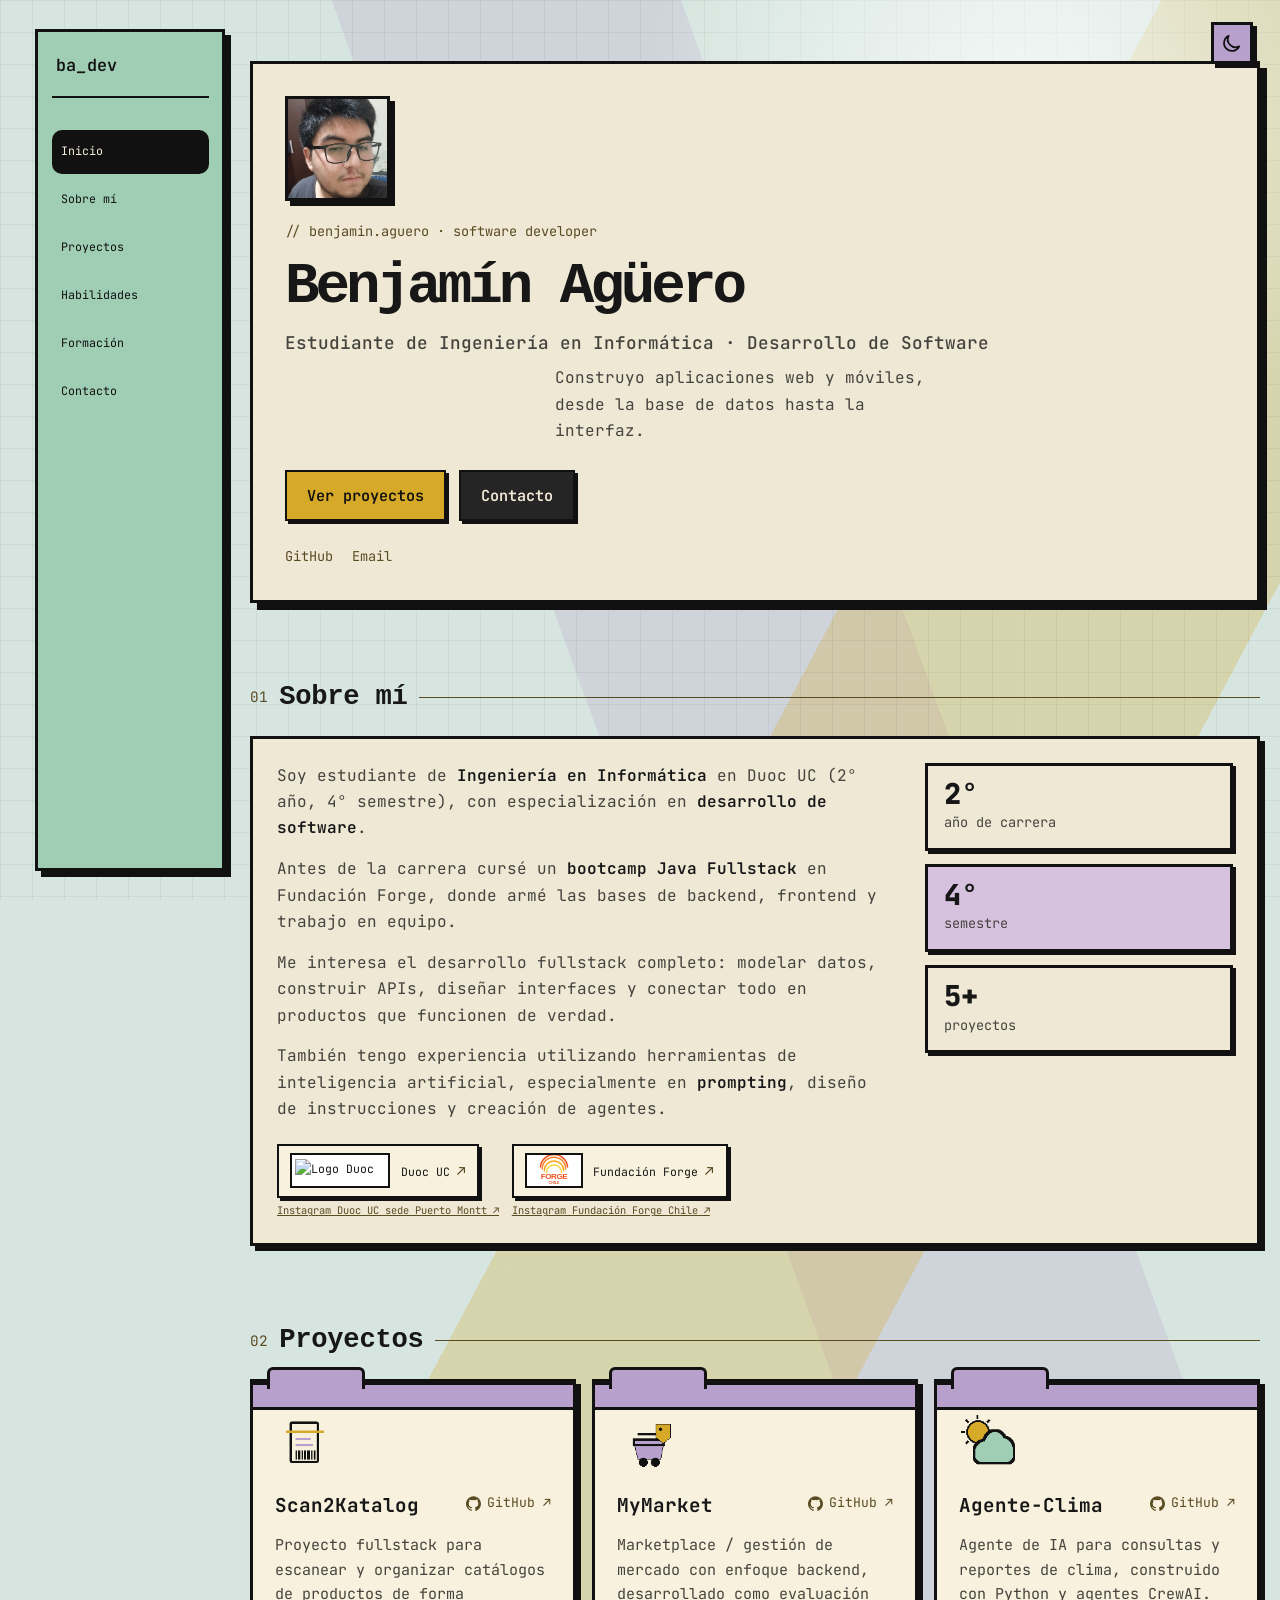
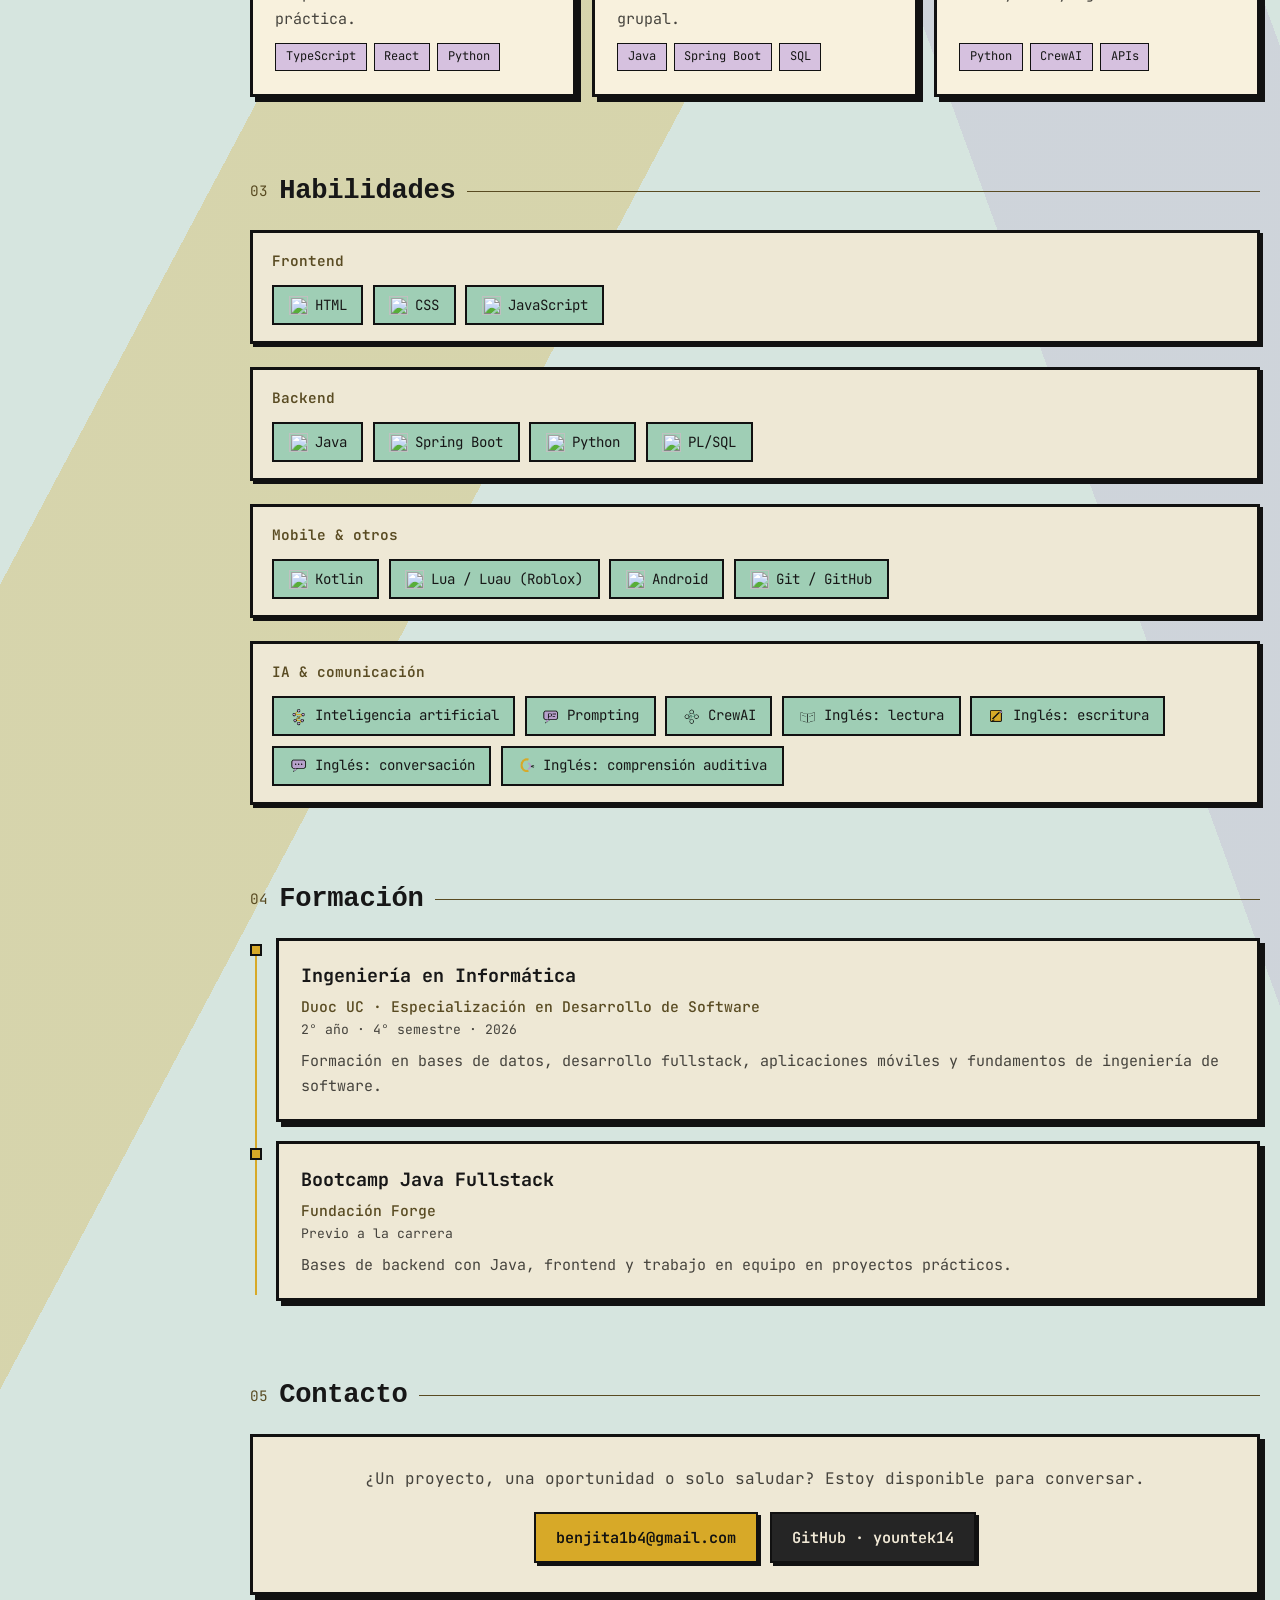
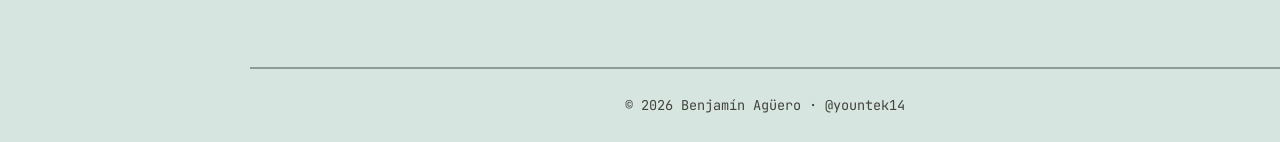
==== index.html @ 39ac73de "portafolio final" ====
<!DOCTYPE html>
<html lang="es">
<head>
    <meta charset="UTF-8">
    <meta name="viewport" content="width=device-width, initial-scale=1.0">
    <title>Benjamín Agüero · Desarrollador de Software</title>
    <meta name="description" content="Portafolio de Benjamín Agüero, estudiante de Ingeniería en Informática en Duoc UC con especialización en desarrollo de software.">
    <link rel="preconnect" href="https://fonts.googleapis.com">
    <link rel="preconnect" href="https://fonts.gstatic.com" crossorigin>
    <link href="https://fonts.googleapis.com/css2?family=Inter:wght@400;500;600;700;800&family=JetBrains+Mono:wght@400;500;600&display=swap" rel="stylesheet">
    <link rel="stylesheet" href="style.css">
</head>
<body class="light-mode">
    <div class="bg-grid" aria-hidden="true"></div>
    <div class="bg-glow" aria-hidden="true"></div>

    <header class="nav">
        <a class="nav-brand" href="#inicio">ba<span>_</span>dev</a>
        <button class="theme-toggle" id="themeToggle" type="button" aria-label="Cambiar a modo oscuro" aria-pressed="false">
            <svg class="theme-icon sun-icon" viewBox="0 0 24 24" aria-hidden="true"><circle cx="12" cy="12" r="4"></circle><path d="M12 2v2M12 20v2M4.93 4.93l1.41 1.41M17.66 17.66l1.41 1.41M2 12h2M20 12h2M4.93 19.07l1.41-1.41M17.66 6.34l1.41-1.41"></path></svg>
            <svg class="theme-icon moon-icon" viewBox="0 0 24 24" aria-hidden="true"><path d="M20.7 15.2A8.8 8.8 0 0 1 8.8 3.3 9 9 0 1 0 20.7 15.2Z"></path></svg>
        </button>
        <button class="nav-toggle" id="navToggle" aria-label="Abrir menú" aria-expanded="false">
            <span></span><span></span><span></span>
        </button>
        <nav class="nav-links" id="navLinks">
            <a href="#inicio">Inicio</a>
            <a href="#sobre-mi">Sobre mí</a>
            <a href="#proyectos">Proyectos</a>
            <a href="#habilidades">Habilidades</a>
            <a href="#formacion">Formación</a>
            <a href="#contacto">Contacto</a>
        </nav>
    </header>

    <main>
        <section id="inicio" class="hero">
            <div class="hero-card reveal">
                <div class="hero-avatar">
                    <img src="img/foto_perfil.jpeg" alt="Fotografía de Benjamín Agüero">
                </div>
                <p class="hero-tag">// benjamin.aguero · software developer</p>
                <h1>Benjamín <span class="gradient">Agüero</span></h1>
                <p class="hero-role">Estudiante de Ingeniería en Informática · Desarrollo de Software</p>
                <p class="hero-phrase">Construyo aplicaciones web y móviles, desde la base de datos hasta la interfaz.</p>
                <div class="hero-actions">
                    <a class="btn primary" href="#proyectos">Ver proyectos</a>
                    <a class="btn ghost" href="#contacto">Contacto</a>
                </div>
                <ul class="hero-socials">
                    <li><a href="https://github.com/yountek14" target="_blank" rel="noopener" aria-label="GitHub">GitHub</a></li>
                    <li><a href="mailto:benjita1b4@gmail.com" aria-label="Correo electrónico">Email</a></li>
                </ul>
            </div>
        </section>

        <section id="sobre-mi" class="section">
            <div class="section-head">
                <span class="section-num">01</span>
                <h2>Sobre mí</h2>
                <span class="section-line"></span>
            </div>
            <div class="about reveal">
                <div class="about-text">
                    <p>
                        Soy estudiante de <strong>Ingeniería en Informática</strong> en Duoc UC
                        (2° año, 4° semestre), con especialización en <strong>desarrollo de software</strong>.
                    </p>
                    <p>
                        Antes de la carrera cursé un <strong>bootcamp Java Fullstack</strong> en Fundación Forge,
                        donde armé las bases de backend, frontend y trabajo en equipo.
                    </p>
                    <p>
                        Me interesa el desarrollo fullstack completo: modelar datos, construir APIs,
                        diseñar interfaces y conectar todo en productos que funcionen de verdad.
                    </p>
                    <p>
                        También tengo experiencia utilizando herramientas de inteligencia artificial,
                        especialmente en <strong>prompting</strong>, diseño de instrucciones y creación de agentes.
                    </p>
                    <div class="education-links" aria-label="Instituciones de formación">
                        <div class="institution-group">
                            <a class="institution-link" href="https://www.duoc.cl/" target="_blank" rel="noopener" aria-label="Visitar sitio web de Duoc UC">
                                <img class="duoc-logo" src="https://www.thegeniuschoice.com/wp-content/uploads/2017/10/Logo-DUOC-transparente-1200x269.png" alt="Logo Duoc UC">
                                <span>Duoc UC <b>↗</b></span>
                            </a>
                            <a class="institution-social" href="https://www.instagram.com/duocuc_puertomontt/?hl=es" target="_blank" rel="noopener">Instagram Duoc UC sede Puerto Montt ↗</a>
                        </div>
                        <div class="institution-group">
                            <a class="institution-link" href="https://fforge.org/" target="_blank" rel="noopener" aria-label="Visitar sitio web de Fundación Forge">
                                <img class="forge-logo" src="img/forge-chile.svg" alt="Logo Fundación Forge Chile">
                                <span>Fundación Forge <b>↗</b></span>
                            </a>
                            <a class="institution-social" href="https://www.instagram.com/fundacionforgechile/" target="_blank" rel="noopener">Instagram Fundación Forge Chile ↗</a>
                        </div>
                    </div>
                </div>
                <div class="about-stats">
                    <div class="stat">
                        <span class="stat-num">2°</span>
                        <span class="stat-label">año de carrera</span>
                    </div>
                    <div class="stat">
                        <span class="stat-num">4°</span>
                        <span class="stat-label">semestre</span>
                    </div>
                    <div class="stat">
                        <span class="stat-num">5+</span>
                        <span class="stat-label">proyectos</span>
                    </div>
                </div>
            </div>
        </section>

        <section id="proyectos" class="section">
            <div class="section-head">
                <span class="section-num">02</span>
                <h2>Proyectos</h2>
                <span class="section-line"></span>
            </div>
            <div class="projects-grid">
                <article class="project-card reveal">
                    <div class="project-icon-wrap"><img class="project-icon" src="img/projects/scan2katalog.png" alt=""></div>
                    <div class="project-top">
                        <h3>Scan2Katalog</h3>
                        <div class="project-links">
                            <a class="github-link" href="https://github.com/yountek14/Scan2Katalog" target="_blank" rel="noopener" aria-label="Scan2Katalog en GitHub"><svg class="github-icon" viewBox="0 0 24 24" aria-hidden="true"><path d="M12 .5a12 12 0 0 0-3.79 23.39c.6.11.82-.26.82-.58v-2.04c-3.34.73-4.04-1.61-4.04-1.61-.55-1.39-1.34-1.76-1.34-1.76-1.09-.75.08-.74.08-.74 1.2.09 1.84 1.23 1.84 1.23 1.07 1.84 2.8 1.31 3.49 1 .11-.78.42-1.31.76-1.61-2.67-.3-5.47-1.33-5.47-5.93 0-1.31.47-2.38 1.23-3.22-.12-.3-.53-1.52.12-3.18 0 0 1-.32 3.3 1.23a11.5 11.5 0 0 1 6 0c2.29-1.55 3.29-1.23 3.29-1.23.65 1.66.24 2.88.12 3.18.77.84 1.23 1.91 1.23 3.22 0 4.61-2.8 5.62-5.48 5.92.43.37.81 1.1.81 2.22v3.29c0 .32.22.69.83.57A12 12 0 0 0 12 .5Z"/></svg> GitHub ↗</a>
                        </div>
                    </div>
                    <p>Proyecto fullstack para escanear y organizar catálogos de productos de forma práctica.</p>
                    <ul class="project-tech">
                        <li>TypeScript</li>
                        <li>React</li>
                        <li>Python</li>
                    </ul>
                </article>

                <article class="project-card reveal">
                    <div class="project-icon-wrap"><img class="project-icon" src="img/projects/mymarket.png" alt=""></div>
                    <div class="project-top">
                        <h3>MyMarket</h3>
                        <div class="project-links">
                            <a class="github-link" href="https://github.com/yountek14/MyMarket" target="_blank" rel="noopener" aria-label="MyMarket en GitHub"><svg class="github-icon" viewBox="0 0 24 24" aria-hidden="true"><path d="M12 .5a12 12 0 0 0-3.79 23.39c.6.11.82-.26.82-.58v-2.04c-3.34.73-4.04-1.61-4.04-1.61-.55-1.39-1.34-1.76-1.34-1.76-1.09-.75.08-.74.08-.74 1.2.09 1.84 1.23 1.84 1.23 1.07 1.84 2.8 1.31 3.49 1 .11-.78.42-1.31.76-1.61-2.67-.3-5.47-1.33-5.47-5.93 0-1.31.47-2.38 1.23-3.22-.12-.3-.53-1.52.12-3.18 0 0 1-.32 3.3 1.23a11.5 11.5 0 0 1 6 0c2.29-1.55 3.29-1.23 3.29-1.23.65 1.66.24 2.88.12 3.18.77.84 1.23 1.91 1.23 3.22 0 4.61-2.8 5.62-5.48 5.92.43.37.81 1.1.81 2.22v3.29c0 .32.22.69.83.57A12 12 0 0 0 12 .5Z"/></svg> GitHub ↗</a>
                        </div>
                    </div>
                    <p>Marketplace / gestión de mercado con enfoque backend, desarrollado como evaluación grupal.</p>
                    <ul class="project-tech">
                        <li>Java</li>
                        <li>Spring Boot</li>
                        <li>SQL</li>
                    </ul>
                </article>

                <article class="project-card reveal">
                    <div class="project-icon-wrap"><img class="project-icon" src="img/projects/agente-clima.png" alt=""></div>
                    <div class="project-top">
                        <h3>Agente-Clima</h3>
                        <div class="project-links">
                            <a class="github-link" href="https://github.com/yountek14/Agente-Clima" target="_blank" rel="noopener" aria-label="Agente-Clima en GitHub"><svg class="github-icon" viewBox="0 0 24 24" aria-hidden="true"><path d="M12 .5a12 12 0 0 0-3.79 23.39c.6.11.82-.26.82-.58v-2.04c-3.34.73-4.04-1.61-4.04-1.61-.55-1.39-1.34-1.76-1.34-1.76-1.09-.75.08-.74.08-.74 1.2.09 1.84 1.23 1.84 1.23 1.07 1.84 2.8 1.31 3.49 1 .11-.78.42-1.31.76-1.61-2.67-.3-5.47-1.33-5.47-5.93 0-1.31.47-2.38 1.23-3.22-.12-.3-.53-1.52.12-3.18 0 0 1-.32 3.3 1.23a11.5 11.5 0 0 1 6 0c2.29-1.55 3.29-1.23 3.29-1.23.65 1.66.24 2.88.12 3.18.77.84 1.23 1.91 1.23 3.22 0 4.61-2.8 5.62-5.48 5.92.43.37.81 1.1.81 2.22v3.29c0 .32.22.69.83.57A12 12 0 0 0 12 .5Z"/></svg> GitHub ↗</a>
                        </div>
                    </div>
                    <p>Agente de IA para consultas y reportes de clima, construido con Python y agentes CrewAI.</p>
                    <ul class="project-tech">
                        <li>Python</li>
                        <li>CrewAI</li>
                        <li>APIs</li>
                    </ul>
                </article>
            </div>
        </section>

        <section id="habilidades" class="section">
            <div class="section-head">
                <span class="section-num">03</span>
                <h2>Habilidades</h2>
                <span class="section-line"></span>
            </div>
            <div class="skills">
                <div class="skill-group reveal">
                    <h3>Frontend</h3>
                    <ul class="chips">
                        <li><img class="skill-icon" src="https://cdn.jsdelivr.net/gh/devicons/devicon@latest/icons/html5/html5-original.svg" alt="">HTML</li>
                        <li><img class="skill-icon" src="https://cdn.jsdelivr.net/gh/devicons/devicon@latest/icons/css3/css3-original.svg" alt="">CSS</li>
                        <li><img class="skill-icon" src="https://cdn.jsdelivr.net/gh/devicons/devicon@latest/icons/javascript/javascript-original.svg" alt="">JavaScript</li>
                    </ul>
                </div>
                <div class="skill-group reveal">
                    <h3>Backend</h3>
                    <ul class="chips">
                        <li><img class="skill-icon" src="https://cdn.jsdelivr.net/gh/devicons/devicon@latest/icons/java/java-original.svg" alt="">Java</li>
                        <li><img class="skill-icon" src="https://cdn.jsdelivr.net/gh/devicons/devicon@latest/icons/spring/spring-original.svg" alt="">Spring Boot</li>
                        <li><img class="skill-icon" src="https://cdn.jsdelivr.net/gh/devicons/devicon@latest/icons/python/python-original.svg" alt="">Python</li>
                        <li><img class="skill-icon" src="https://cdn.jsdelivr.net/gh/devicons/devicon@latest/icons/oracle/oracle-original.svg" alt="">PL/SQL</li>
                    </ul>
                </div>
                <div class="skill-group reveal">
                    <h3>Mobile &amp; otros</h3>
                    <ul class="chips">
                        <li><img class="skill-icon" src="https://cdn.jsdelivr.net/gh/devicons/devicon@latest/icons/kotlin/kotlin-original.svg" alt="">Kotlin</li>
                        <li><img class="skill-icon" src="https://cdn.jsdelivr.net/gh/devicons/devicon@latest/icons/lua/lua-original.svg" alt="">Lua / Luau (Roblox)</li>
                        <li><img class="skill-icon" src="https://cdn.jsdelivr.net/gh/devicons/devicon@latest/icons/android/android-plain.svg" alt="">Android</li>
                        <li><img class="skill-icon" src="https://cdn.jsdelivr.net/gh/devicons/devicon@latest/icons/github/github-original.svg" alt="">Git / GitHub</li>
                    </ul>
                </div>
                <div class="skill-group reveal">
                    <h3>IA &amp; comunicación</h3>
                    <ul class="chips">
                        <li><img class="skill-icon" src="img/skill-logos/ai.png" alt="">Inteligencia artificial</li>
                        <li><img class="skill-icon" src="img/skill-logos/prompting.png" alt="">Prompting</li>
                        <li><img class="skill-icon" src="img/skill-logos/crewai.png" alt="">CrewAI</li>
                        <li><img class="skill-icon" src="img/skill-logos/english-reading.png" alt="">Inglés: lectura</li>
                        <li><img class="skill-icon" src="img/skill-logos/english-writing.png" alt="">Inglés: escritura</li>
                        <li><img class="skill-icon" src="img/skill-logos/english-speaking.png" alt="">Inglés: conversación</li>
                        <li><img class="skill-icon" src="img/skill-logos/english-listening.png" alt="">Inglés: comprensión auditiva</li>
                    </ul>
                </div>
            </div>
        </section>

        <section id="formacion" class="section">
            <div class="section-head">
                <span class="section-num">04</span>
                <h2>Formación</h2>
                <span class="section-line"></span>
            </div>
            <div class="timeline">
                <div class="timeline-item reveal">
                    <div class="timeline-dot" aria-hidden="true"></div>
                    <div class="timeline-card">
                        <h3>Ingeniería en Informática</h3>
                        <p class="timeline-where">Duoc UC · Especialización en Desarrollo de Software</p>
                        <p class="timeline-when">2° año · 4° semestre · 2026</p>
                        <p>Formación en bases de datos, desarrollo fullstack, aplicaciones móviles y fundamentos de ingeniería de software.</p>
                    </div>
                </div>
                <div class="timeline-item reveal">
                    <div class="timeline-dot" aria-hidden="true"></div>
                    <div class="timeline-card">
                        <h3>Bootcamp Java Fullstack</h3>
                        <p class="timeline-where">Fundación Forge</p>
                        <p class="timeline-when">Previo a la carrera</p>
                        <p>Bases de backend con Java, frontend y trabajo en equipo en proyectos prácticos.</p>
                    </div>
                </div>
            </div>
        </section>

        <section id="contacto" class="section">
            <div class="section-head">
                <span class="section-num">05</span>
                <h2>Contacto</h2>
                <span class="section-line"></span>
            </div>
            <div class="contact reveal">
                <p>¿Un proyecto, una oportunidad o solo saludar? Estoy disponible para conversar.</p>
                <div class="contact-links">
                    <a class="btn primary" href="mailto:benjita1b4@gmail.com">benjita1b4@gmail.com</a>
                    <a class="btn ghost" href="https://github.com/yountek14" target="_blank" rel="noopener">GitHub · yountek14</a>
                </div>
            </div>
        </section>
    </main>

    <footer class="footer">
        <p>© 2026 Benjamín Agüero · @yountek14</p>
    </footer>

    <script src="script.js"></script>
</body>
</html>
---- style.css ----
:root {
    --bg: #0b101d;
    --surface: #131a2b;
    --surface-2: #182136;
    --text: #e6edf7;
    --muted: #93a1b8;
    --accent: #5eead4;
    --accent-2: #818cf8;
    --border: rgba(148, 163, 184, 0.14);
    --radius: 16px;
    --font: "Inter", system-ui, -apple-system, sans-serif;
    --mono: "JetBrains Mono", "Cascadia Code", monospace;
}

* {
    box-sizing: border-box;
    margin: 0;
    padding: 0;
}

html {
    scroll-behavior: smooth;
    scroll-padding-top: 80px;
}

body {
    font-family: var(--font);
    color: var(--text);
    background: var(--bg);
    min-height: 100vh;
    line-height: 1.65;
    overflow-x: hidden;
}

/* BACKGROUND */
.bg-grid {
    position: fixed;
    inset: 0;
    z-index: -2;
    background-image:
        linear-gradient(rgba(148, 163, 184, 0.05) 1px, transparent 1px),
        linear-gradient(90deg, rgba(148, 163, 184, 0.05) 1px, transparent 1px);
    background-size: 44px 44px;
    mask-image: radial-gradient(ellipse at 50% 0%, #000 40%, transparent 80%);
    -webkit-mask-image: radial-gradient(ellipse at 50% 0%, #000 40%, transparent 80%);
}

.bg-glow {
    position: fixed;
    inset: 0;
    z-index: -1;
    background:
        radial-gradient(ellipse at 18% 8%, rgba(94, 234, 212, 0.12), transparent 45%),
        radial-gradient(ellipse at 82% 90%, rgba(129, 140, 248, 0.12), transparent 45%);
    pointer-events: none;
}

a {
    color: inherit;
    text-decoration: none;
}

img {
    max-width: 100%;
    display: block;
}

.gradient {
    background: linear-gradient(120deg, var(--accent), var(--accent-2));
    -webkit-background-clip: text;
    background-clip: text;
    color: transparent;
}

/* NAV */
.nav {
    position: sticky;
    top: 0;
    z-index: 50;
    display: flex;
    align-items: center;
    justify-content: space-between;
    gap: 1rem;
    padding: 0.9rem 1.5rem;
    background: rgba(11, 16, 29, 0.8);
    border-bottom: 1px solid var(--border);
    backdrop-filter: blur(12px);
}

.nav-brand {
    font-family: var(--mono);
    font-weight: 600;
    font-size: 1.05rem;
    letter-spacing: 0.02em;
}

.nav-brand span {
    color: var(--accent);
}

.nav-links {
    display: flex;
    gap: 1.3rem;
    flex-wrap: wrap;
}

.nav-links a {
    color: var(--muted);
    font-size: 0.92rem;
    transition: color 0.2s ease;
}

.nav-links a:hover,
.nav-links a.active {
    color: var(--accent);
}

.nav-toggle {
    display: none;
    flex-direction: column;
    gap: 4px;
    background: transparent;
    border: none;
    cursor: pointer;
    padding: 0.3rem;
}

.nav-toggle span {
    width: 22px;
    height: 2px;
    background: var(--text);
    transition: transform 0.25s ease, opacity 0.25s ease;
}

/* HERO */
.hero {
    min-height: calc(100vh - 64px);
    display: grid;
    place-items: center;
    padding: 3rem 1.2rem;
}

.hero-card {
    width: min(720px, 100%);
    text-align: center;
}

.hero-avatar {
    width: 120px;
    height: 120px;
    border-radius: 50%;
    margin: 0 auto 1.4rem;
    border: 2px solid rgba(94, 234, 212, 0.5);
    box-shadow: 0 0 0 6px rgba(94, 234, 212, 0.08), 0 0 32px rgba(94, 234, 212, 0.2);
    overflow: hidden;
    background: var(--surface);
}

.hero-avatar img {
    width: 100%;
    height: 100%;
    object-fit: cover;
}

.hero-tag {
    font-family: var(--mono);
    color: var(--accent);
    font-size: 0.85rem;
    margin-bottom: 0.8rem;
}

.hero h1 {
    font-size: clamp(2.3rem, 6vw, 3.4rem);
    font-weight: 800;
    line-height: 1.1;
    letter-spacing: -0.02em;
    margin-bottom: 0.6rem;
}

.hero-role {
    color: var(--text);
    font-weight: 500;
    font-size: 1.1rem;
    margin-bottom: 0.5rem;
}

.hero-phrase {
    color: var(--muted);
    max-width: 40ch;
    margin: 0 auto 1.6rem;
}

.hero-actions {
    display: flex;
    gap: 0.8rem;
    justify-content: center;
    flex-wrap: wrap;
    margin-bottom: 1.5rem;
}

.hero-socials {
    list-style: none;
    display: flex;
    gap: 1.2rem;
    justify-content: center;
    font-family: var(--mono);
    font-size: 0.85rem;
}

.hero-socials a {
    color: var(--muted);
    transition: color 0.2s ease;
}

.hero-socials a:hover {
    color: var(--accent);
}

/* BUTTONS */
.btn {
    display: inline-flex;
    align-items: center;
    justify-content: center;
    padding: 0.7rem 1.25rem;
    border-radius: 999px;
    border: 1px solid transparent;
    font-weight: 600;
    font-size: 0.95rem;
    transition: transform 0.15s ease, box-shadow 0.15s ease, background 0.15s ease;
}

.btn:hover {
    transform: translateY(-2px);
}

.btn.primary {
    background: linear-gradient(135deg, var(--accent), var(--accent-2));
    color: #0b101d;
    box-shadow: 0 4px 20px rgba(94, 234, 212, 0.28);
}

.btn.ghost {
    border-color: var(--border);
    color: var(--text);
    background: var(--surface);
}

.btn.ghost:hover {
    border-color: var(--accent);
    color: var(--accent);
}

/* SECTIONS */
.section {
    width: min(1000px, calc(100% - 2rem));
    margin: 0 auto 5rem;
}

.section-head {
    display: flex;
    align-items: center;
    gap: 1rem;
    margin-bottom: 1.6rem;
}

.section-num {
    font-family: var(--mono);
    color: var(--accent);
    font-size: 0.9rem;
}

.section-head h2 {
    font-size: 1.7rem;
    font-weight: 700;
    letter-spacing: -0.01em;
    white-space: nowrap;
}

.section-line {
    flex: 1;
    height: 1px;
    background: linear-gradient(90deg, var(--border), transparent);
}

/* ABOUT */
.about {
    display: grid;
    grid-template-columns: 2fr 1fr;
    gap: 2rem;
    align-items: start;
}

.about-text p {
    color: var(--muted);
    margin-bottom: 0.9rem;
}

.about-text strong {
    color: var(--text);
    font-weight: 600;
}

.about-stats {
    display: grid;
    gap: 0.8rem;
}

.stat {
    background: var(--surface);
    border: 1px solid var(--border);
    border-radius: var(--radius);
    padding: 1rem 1.2rem;
    display: flex;
    flex-direction: column;
    gap: 0.15rem;
}

.stat-num {
    font-size: 1.8rem;
    font-weight: 800;
    color: var(--accent);
    line-height: 1;
}

.stat-label {
    color: var(--muted);
    font-size: 0.85rem;
}

/* PROJECTS */
.projects-grid {
    display: grid;
    grid-template-columns: repeat(3, 1fr);
    gap: 1rem;
}

.project-card {
    background: var(--surface);
    border: 1px solid var(--border);
    border-radius: var(--radius);
    padding: 1.4rem;
    display: flex;
    flex-direction: column;
    gap: 0.7rem;
    transition: transform 0.2s ease, border-color 0.2s ease, box-shadow 0.2s ease;
}

.project-card:hover {
    transform: translateY(-4px);
    border-color: rgba(94, 234, 212, 0.4);
    box-shadow: 0 12px 30px rgba(0, 0, 0, 0.35);
}

.project-top {
    display: flex;
    align-items: center;
    justify-content: space-between;
    gap: 0.5rem;
}

.project-folder {
    width: 40px;
    height: 32px;
    border-radius: 6px;
    background: linear-gradient(135deg, var(--accent), var(--accent-2));
    opacity: 0.9;
    position: relative;
}

.project-folder::before {
    content: "";
    position: absolute;
    top: -5px;
    left: 0;
    width: 18px;
    height: 8px;
    border-radius: 4px 4px 0 0;
    background: linear-gradient(135deg, var(--accent), var(--accent-2));
    opacity: 0.85;
}

.project-links a {
    font-family: var(--mono);
    font-size: 0.82rem;
    color: var(--muted);
    transition: color 0.2s ease;
}

.project-links a:hover {
    color: var(--accent);
}

.github-link {
    display: inline-flex;
    align-items: center;
    gap: 0.35rem;
}

.github-icon {
    width: 15px;
    height: 15px;
    fill: currentColor;
    flex: 0 0 auto;
}

.project-card h3 {
    font-size: 1.2rem;
    font-weight: 700;
}

.project-card p {
    color: var(--muted);
    font-size: 0.94rem;
    flex: 1;
}

.project-tech {
    list-style: none;
    display: flex;
    flex-wrap: wrap;
    gap: 0.45rem;
}

.project-tech li {
    font-family: var(--mono);
    font-size: 0.75rem;
    color: var(--accent-2);
    background: rgba(129, 140, 248, 0.1);
    padding: 0.2rem 0.6rem;
    border-radius: 999px;
}

/* SKILLS */
.skills {
    display: grid;
    gap: 1.4rem;
}

.skill-group {
    background: var(--surface);
    border: 1px solid var(--border);
    border-radius: var(--radius);
    padding: 1.2rem 1.4rem;
}

.skill-group h3 {
    font-family: var(--mono);
    font-size: 0.9rem;
    font-weight: 600;
    color: var(--accent);
    margin-bottom: 0.8rem;
}

.chips {
    list-style: none;
    display: flex;
    flex-wrap: wrap;
    gap: 0.6rem;
}

.chips li {
    display: inline-flex;
    align-items: center;
    gap: 0.45rem;
    padding: 0.4rem 0.9rem;
    border-radius: 999px;
    border: 1px solid var(--border);
    background: var(--surface-2);
    color: var(--text);
    font-size: 0.88rem;
}

.skill-icon {
    width: 19px;
    height: 19px;
    object-fit: contain;
}

.skill-mark {
    display: inline-grid;
    place-items: center;
    width: 19px;
    height: 19px;
    border: 2px solid currentColor;
    border-radius: 50%;
    font-family: var(--mono);
    font-size: 0.52rem;
    font-weight: 700;
    line-height: 1;
}

/* TIMELINE */
.timeline {
    position: relative;
    display: grid;
    gap: 1.2rem;
    padding-left: 1.6rem;
}

.timeline::before {
    content: "";
    position: absolute;
    left: 5px;
    top: 6px;
    bottom: 6px;
    width: 2px;
    background: linear-gradient(180deg, var(--accent), var(--accent-2));
    opacity: 0.4;
}

.timeline-item {
    position: relative;
}

.timeline-dot {
    position: absolute;
    left: -1.6rem;
    top: 0.4rem;
    width: 12px;
    height: 12px;
    border-radius: 50%;
    background: var(--accent);
    box-shadow: 0 0 0 4px rgba(94, 234, 212, 0.15);
}

.timeline-card {
    background: var(--surface);
    border: 1px solid var(--border);
    border-radius: var(--radius);
    padding: 1.3rem 1.4rem;
}

.timeline-card h3 {
    font-size: 1.15rem;
    font-weight: 700;
    margin-bottom: 0.2rem;
}

.timeline-where {
    color: var(--accent-2);
    font-weight: 500;
    font-size: 0.92rem;
}

.timeline-when {
    font-family: var(--mono);
    color: var(--muted);
    font-size: 0.82rem;
    margin-bottom: 0.5rem;
}

.timeline-card p:last-child {
    color: var(--muted);
    font-size: 0.94rem;
}

/* CONTACT */
.contact {
    background: var(--surface);
    border: 1px solid var(--border);
    border-radius: var(--radius);
    padding: 2rem;
    text-align: center;
}

.contact p {
    color: var(--muted);
    margin-bottom: 1.2rem;
}

.contact-links {
    display: flex;
    gap: 0.8rem;
    justify-content: center;
    flex-wrap: wrap;
}

/* FOOTER */
.footer {
    text-align: center;
    padding: 1.6rem 1rem;
    color: var(--muted);
    font-size: 0.85rem;
    font-family: var(--mono);
    border-top: 1px solid var(--border);
}

/* REVEAL ANIMATION */
.reveal {
    opacity: 0;
    transform: translateY(24px);
    transition: opacity 0.6s ease, transform 0.6s ease;
}

.reveal.visible {
    opacity: 1;
    transform: translateY(0);
}

/* RESPONSIVE */
@media (max-width: 900px) {
    .projects-grid {
        grid-template-columns: 1fr;
    }

    .about {
        grid-template-columns: 1fr;
    }

    .about-stats {
        grid-template-columns: repeat(3, 1fr);
    }
}

@media (max-width: 700px) {
    .nav-toggle {
        display: flex;
    }

    .nav-toggle.open span:nth-child(1) {
        transform: translateY(6px) rotate(45deg);
    }

    .nav-toggle.open span:nth-child(2) {
        opacity: 0;
    }

    .nav-toggle.open span:nth-child(3) {
        transform: translateY(-6px) rotate(-45deg);
    }

    .nav-links {
        display: none;
        position: absolute;
        top: 100%;
        left: 0;
        right: 0;
        flex-direction: column;
        gap: 0;
        background: rgba(11, 16, 29, 0.98);
        border-bottom: 1px solid var(--border);
        padding: 0.5rem 0;
    }

    .nav-links.open {
        display: flex;
    }

    .nav-links a {
        padding: 0.85rem 1.5rem;
        border-top: 1px solid rgba(148, 163, 184, 0.06);
    }

    .about-stats {
        grid-template-columns: 1fr;
    }
}

/* DARK RETRO DASHBOARD THEME */
:root {
    --bg: #171717;
    --surface: #eee8d5;
    --surface-2: #252525;
    --text: #171717;
    --muted: #45433d;
    --accent: #d7a928;
    --accent-2: #b7a1cc;
    --border: #111111;
    --radius: 0;
    --font: "JetBrains Mono", "Courier New", monospace;
    --mono: "JetBrains Mono", "Courier New", monospace;
}

body {
    color: #f2ead7;
    background:
        linear-gradient(118deg, transparent 0 38%, rgba(215, 169, 40, 0.14) 38% 52%, transparent 52%),
        linear-gradient(70deg, transparent 0 62%, rgba(183, 161, 204, 0.11) 62% 76%, transparent 76%),
        #171717;
}

.bg-grid {
    background-image:
        linear-gradient(rgba(255, 255, 255, 0.035) 1px, transparent 1px),
        linear-gradient(90deg, rgba(255, 255, 255, 0.035) 1px, transparent 1px);
    background-size: 32px 32px;
    mask-image: none;
    -webkit-mask-image: none;
    opacity: 0.55;
}

.bg-glow {
    background: radial-gradient(circle at 80% 12%, rgba(215, 169, 40, 0.16), transparent 28%);
}

.nav {
    position: fixed;
    inset: 1.8rem auto 1.8rem 2.2rem;
    width: 190px;
    display: flex;
    flex-direction: column;
    align-items: stretch;
    justify-content: flex-start;
    gap: 2rem;
    padding: 1.25rem 0.85rem;
    background: #9fceb5;
    border: 3px solid #111;
    box-shadow: 6px 6px 0 #111;
    backdrop-filter: none;
}

.nav-brand {
    color: #111;
    font-size: 1.05rem;
    padding: 0 0.25rem 1rem;
    border-bottom: 2px solid #111;
}

.nav-brand span {
    color: #111;
}

.nav-links {
    display: flex;
    flex-direction: column;
    gap: 0.25rem;
}

.nav-links a {
    color: #111;
    padding: 0.65rem 0.45rem;
    font-size: 0.73rem;
    border: 2px solid transparent;
    transition: transform 0.18s ease, border-radius 0.18s ease, background 0.18s ease, color 0.18s ease;
}

.nav-links a:hover,
.nav-links a.active {
    color: #f5ecd8;
    background: #111;
    border-color: #111;
}

.nav-links a.clicked {
    border-radius: 10px;
    animation: nav-link-pop 0.36s ease-out;
}

.nav-links a.active {
    border-radius: 10px;
}

@keyframes nav-link-pop {
    0% { transform: scale(1); }
    35% { transform: scale(1.12); }
    100% { transform: scale(1); }
}

.nav-toggle {
    color: #111;
}

main {
    width: min(1060px, calc(100% - 270px));
    margin-left: 250px;
    padding-top: 1.8rem;
}

.hero {
    min-height: auto;
    padding: 2rem 0 4.5rem;
    display: block;
}

.hero-card {
    width: 100%;
    text-align: left;
    padding: 2rem;
    background: #eee8d5;
    color: #171717;
    border: 3px solid #111;
    box-shadow: 7px 7px 0 #111;
}

.hero-avatar {
    width: 105px;
    height: 105px;
    margin: 0 0 1.2rem;
    border: 3px solid #111;
    border-radius: 0;
    box-shadow: 5px 5px 0 #111;
}

.hero-tag,
.hero-socials a {
    color: #594b22;
}

.hero h1 {
    font-family: "Courier New", monospace;
    font-size: clamp(2.1rem, 5vw, 3.6rem);
    letter-spacing: -0.07em;
}

.hero .gradient {
    color: #171717;
    background: none;
}

.hero-role,
.hero-phrase {
    color: #45433d;
}

.hero-actions {
    justify-content: flex-start;
}

.hero-socials {
    justify-content: flex-start;
}

.btn {
    border: 2px solid #111;
    border-radius: 0;
    box-shadow: 3px 3px 0 #111;
    color: #111;
}

.btn:hover {
    transform: translate(2px, 2px);
    box-shadow: 1px 1px 0 #111;
}

.btn.primary {
    background: #d7a928;
    color: #111;
    box-shadow: 3px 3px 0 #111;
}

.btn.ghost {
    color: #f2ead7;
    background: #252525;
    border-color: #111;
}

.btn.ghost:hover {
    color: #f2ead7;
    border-color: #111;
}

.section {
    width: 100%;
    margin-bottom: 4.5rem;
}

.section-head {
    gap: 0.7rem;
    margin-bottom: 1rem;
}

.section-num {
    color: #d7a928;
}

.section-head h2 {
    color: #f2ead7;
    font-family: "Courier New", monospace;
    font-size: 1.7rem;
}

.section-line {
    background: #d7a928;
}

.about,
.stat,
.project-card,
.skill-group,
.timeline-card,
.contact {
    background: #eee8d5;
    color: #171717;
    border: 3px solid #111;
    box-shadow: 5px 5px 0 #111;
    border-radius: 0;
}

.about {
    padding: 1.5rem;
}

.about-text p,
.project-card p,
.timeline-card p:last-child,
.contact p {
    color: #45433d;
}

.about-text strong,
.project-card h3,
.timeline-card h3 {
    color: #171717;
}

.education-links {
    display: flex;
    flex-wrap: wrap;
    gap: 0.8rem;
    margin-top: 1.35rem;
}

.institution-link {
    display: inline-flex;
    align-items: center;
    gap: 0.65rem;
    min-height: 52px;
    padding: 0.45rem 0.7rem;
    color: #171717;
    background: #f8f1dd;
    border: 2px solid #111;
    box-shadow: 3px 3px 0 #111;
    font-size: 0.72rem;
    transition: transform 0.15s ease, box-shadow 0.15s ease;
}

.institution-link:hover {
    transform: translate(2px, 2px);
    box-shadow: 1px 1px 0 #111;
}

.institution-link b {
    color: #594b22;
    font-size: 0.9rem;
}

.institution-group {
    display: flex;
    flex-direction: column;
    align-items: flex-start;
    gap: 0.3rem;
}

.institution-logo {
    display: inline-flex;
    align-items: center;
    justify-content: center;
    width: 58px;
    height: 35px;
    color: #111;
    font-family: Arial, sans-serif;
    font-size: 0.7rem;
    font-weight: 900;
    letter-spacing: -0.06em;
    line-height: 0.9;
}

.duoc-logo {
    width: 100px;
    height: 35px;
    object-fit: contain;
    padding: 0.2rem;
    background: #fff;
    border: 2px solid #111;
}

.forge-logo {
    width: 58px;
    height: 35px;
    object-fit: cover;
    border: 2px solid #111;
}

.institution-social {
    color: #594b22;
    font-family: var(--mono);
    font-size: 0.65rem;
    text-decoration: underline;
}

.stat {
    box-shadow: 3px 3px 0 #111;
    padding: 0.9rem 1rem;
}

.stat:nth-child(2) {
    background: #d6c1df;
}

.stat-num {
    color: #171717;
}

.stat-label,
.timeline-when {
    color: #45433d;
}

.project-card:hover {
    transform: translate(2px, 2px);
    border-color: #111;
    box-shadow: 3px 3px 0 #111;
}

.project-folder {
    background: #d7a928;
    border: 2px solid #111;
    border-radius: 0;
}

.project-folder::before {
    background: #d7a928;
    border: 2px solid #111;
    border-bottom: 0;
    top: -7px;
}

.project-links a,
.timeline-where {
    color: #594b22;
}

.project-tech li {
    color: #171717;
    background: #d6c1df;
    border: 1px solid #111;
    border-radius: 0;
}

.skill-group {
    box-shadow: 3px 3px 0 #111;
    padding: 1rem 1.2rem;
}

.skill-group h3 {
    color: #594b22;
}

.chips li {
    color: #171717;
    background: #9fceb5;
    border: 2px solid #111;
    border-radius: 0;
}

.timeline::before {
    background: #d7a928;
    opacity: 1;
}

.timeline-dot {
    background: #d7a928;
    border: 2px solid #111;
    box-shadow: none;
    border-radius: 0;
}

.contact {
    padding: 1.8rem;
}

.footer {
    margin-left: 250px;
    color: #aaa18e;
    border-top: 2px solid #333;
}

@media (max-width: 700px) {
    .nav {
        position: sticky;
        inset: auto;
        width: 100%;
        margin: 0;
        flex-direction: row;
        align-items: center;
        justify-content: space-between;
        gap: 1rem;
        padding: 0.8rem 1rem;
        box-shadow: 0 4px 0 #111;
    }

    .nav-brand {
        padding: 0;
        border-bottom: 0;
    }

    main {
        width: calc(100% - 2rem);
        margin-left: auto;
        margin-right: auto;
        padding-top: 0;
    }

    .hero {
        padding-top: 2rem;
    }

    .hero-card {
        padding: 1.4rem;
    }

    .footer {
        margin-left: 0;
    }
}

/* THEME TOGGLE */
.theme-toggle {
    position: fixed;
    right: 1.7rem;
    top: 1.4rem;
    z-index: 60;
    display: inline-flex;
    align-items: center;
    justify-content: center;
    width: 42px;
    height: 42px;
    color: #111;
    background: #d7a928;
    border: 3px solid #111;
    box-shadow: 4px 4px 0 #111;
    cursor: pointer;
    transition: transform 0.15s ease, box-shadow 0.15s ease;
}

.theme-toggle:hover {
    transform: translate(2px, 2px);
    box-shadow: 2px 2px 0 #111;
}

.theme-icon {
    width: 21px;
    height: 21px;
    fill: none;
    stroke: currentColor;
    stroke-width: 2;
    stroke-linecap: round;
    stroke-linejoin: round;
}

.moon-icon {
    display: none;
}

/* LIGHT MODE */
body.light-mode {
    color: #171717;
    background:
        linear-gradient(118deg, transparent 0 38%, rgba(215, 169, 40, 0.28) 38% 52%, transparent 52%),
        linear-gradient(70deg, transparent 0 62%, rgba(183, 161, 204, 0.25) 62% 76%, transparent 76%),
        #d6e5df;
}

body.light-mode .bg-grid {
    background-image:
        linear-gradient(rgba(17, 17, 17, 0.06) 1px, transparent 1px),
        linear-gradient(90deg, rgba(17, 17, 17, 0.06) 1px, transparent 1px);
    opacity: 0.8;
}

body.light-mode .bg-glow {
    background: radial-gradient(circle at 80% 12%, rgba(255, 255, 255, 0.7), transparent 30%);
}

body.light-mode .theme-toggle {
    color: #111;
    background: #b7a1cc;
}

body.light-mode .sun-icon {
    display: none;
}

body.light-mode .moon-icon {
    display: block;
}

body.light-mode .section-head h2 {
    color: #171717;
}

body.light-mode .section-num {
    color: #594b22;
}

body.light-mode .section-line {
    background: #594b22;
}

body.light-mode .footer {
    color: #45433d;
    border-color: rgba(17, 17, 17, 0.35);
}

@media (max-width: 700px) {
    .theme-toggle {
        position: static;
        margin-left: auto;
        margin-right: 0.2rem;
        width: 34px;
        height: 34px;
        border-width: 2px;
        box-shadow: 2px 2px 0 #111;
    }

    .theme-icon {
        width: 17px;
        height: 17px;
    }
}

/* PROJECT CARD AS A FOLDER */
.project-card {
    position: relative;
    padding-top: 1.9rem;
    perspective: 700px;
    background: #f8f1dd;
}

.project-card::before {
    content: "";
    position: absolute;
    top: -15px;
    left: 14px;
    width: 92px;
    height: 19px;
    background: #b7a1cc;
    border: 3px solid #111;
    border-bottom: 0;
    border-radius: 6px 6px 0 0;
    z-index: 3;
}

.project-card::after {
    content: "";
    position: absolute;
    top: 0;
    left: -3px;
    right: -3px;
    height: 22px;
    background: #b7a1cc;
    border: 3px solid #111;
    transform-origin: top center;
    transition: transform 0.35s ease;
    z-index: 2;
}

.project-card:hover::after {
    transform: rotateX(-78deg);
}

.project-icon-wrap {
    position: relative;
    z-index: 1;
    width: 58px;
    height: 58px;
    margin-bottom: 0.5rem;
}

.project-icon {
    width: 100%;
    height: 100%;
    object-fit: contain;
}
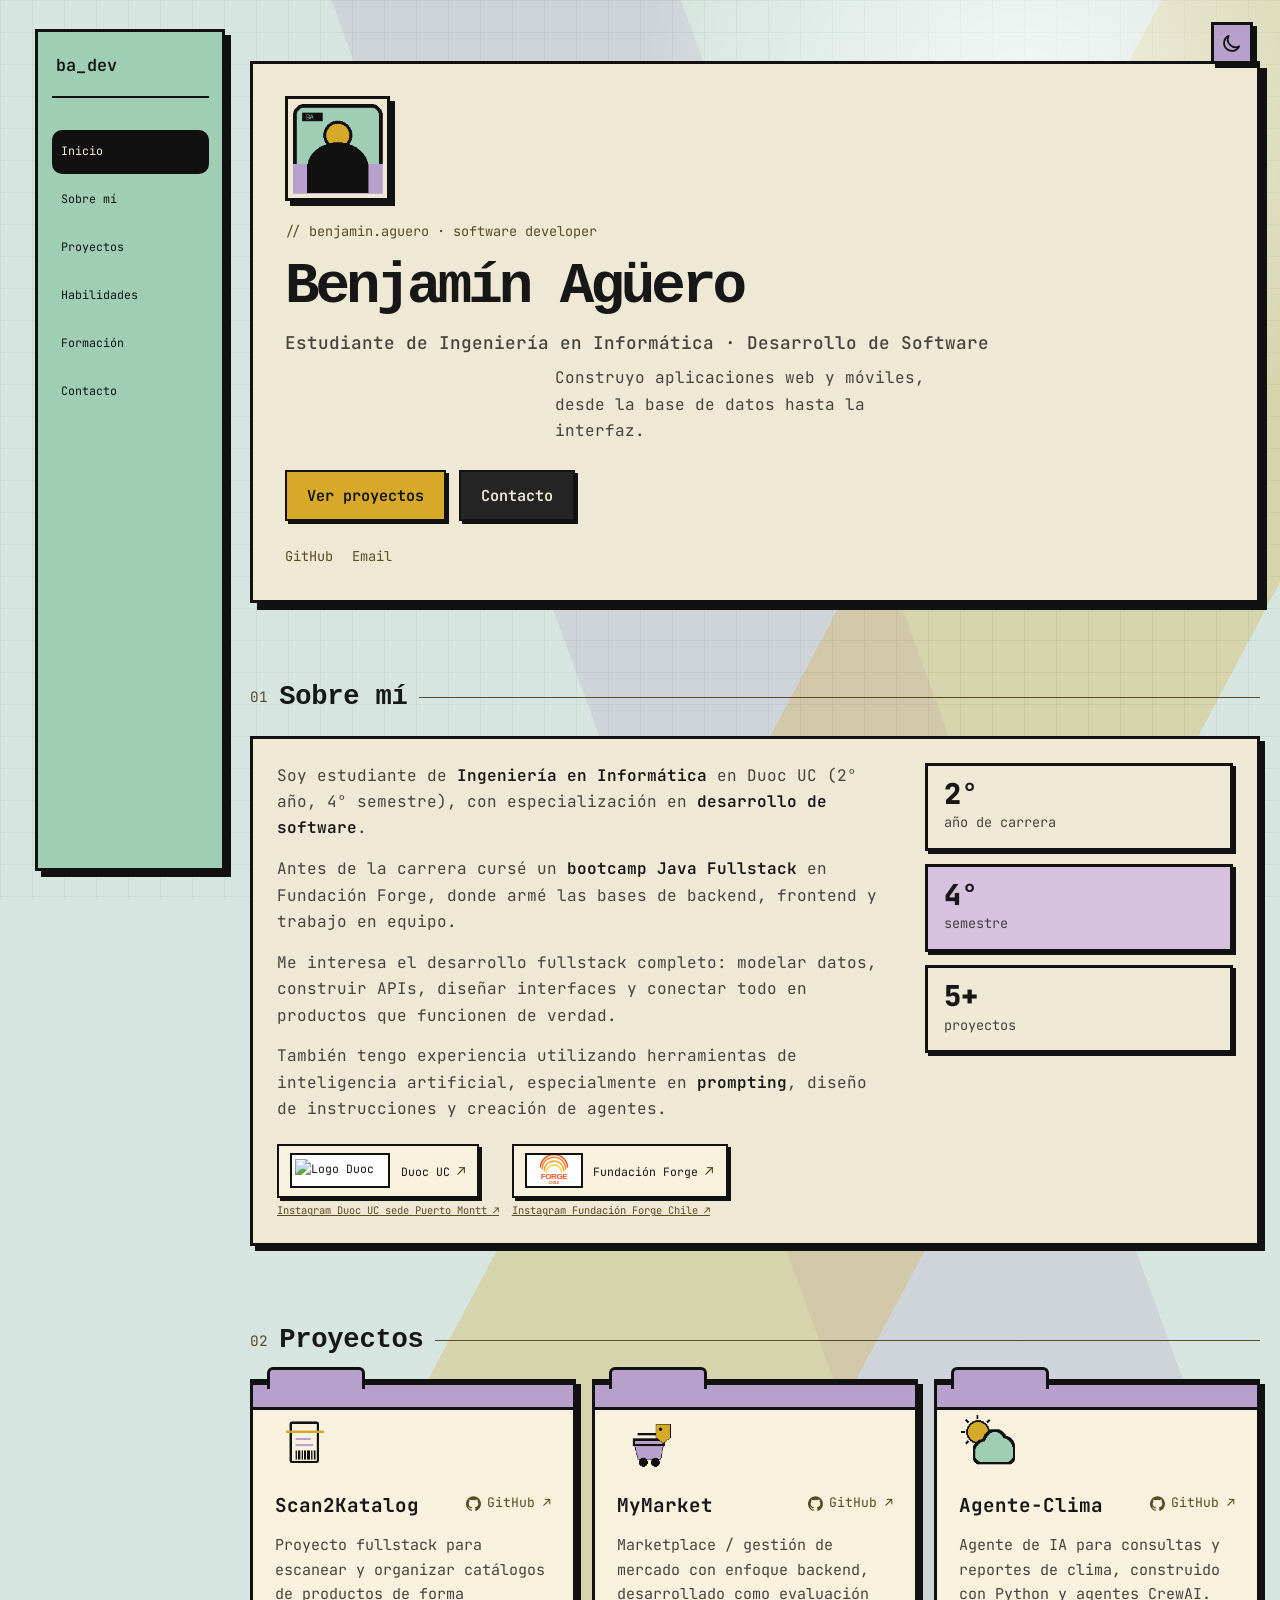
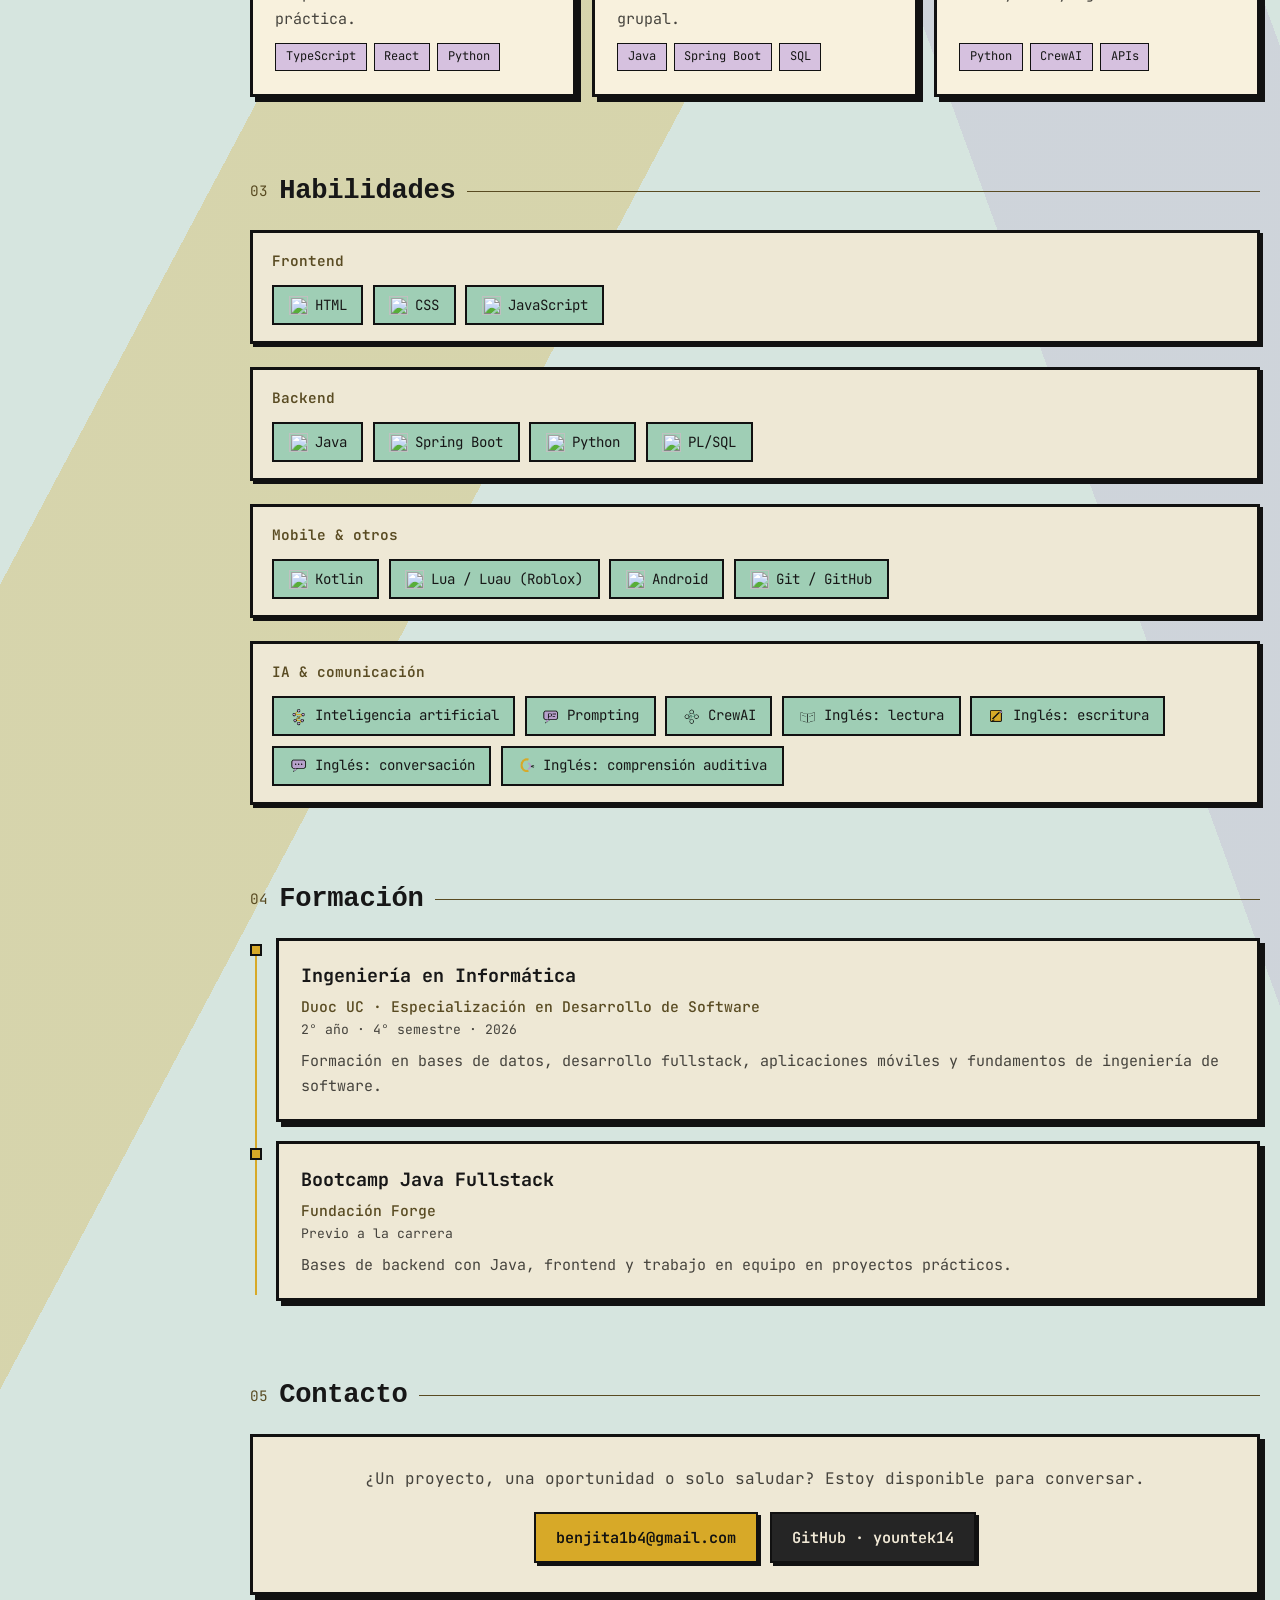
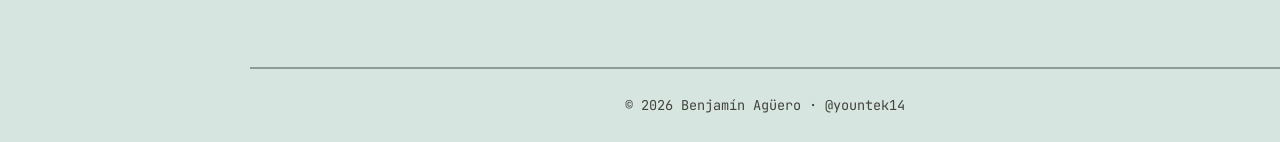
==== commit 1c7e5d01: "portafolio final: reemplaza foto por avatar" ====
--- a/index.html
+++ b/index.html
@@ -37,7 +37,7 @@
         <section id="inicio" class="hero">
             <div class="hero-card reveal">
                 <div class="hero-avatar">
-                    <img src="img/foto_perfil.jpeg" alt="Fotografía de Benjamín Agüero">
+                    <img src="img/profile-icon.png" alt="Icono de perfil de Benjamín Agüero">
                 </div>
                 <p class="hero-tag">// benjamin.aguero · software developer</p>
                 <h1>Benjamín <span class="gradient">Agüero</span></h1>
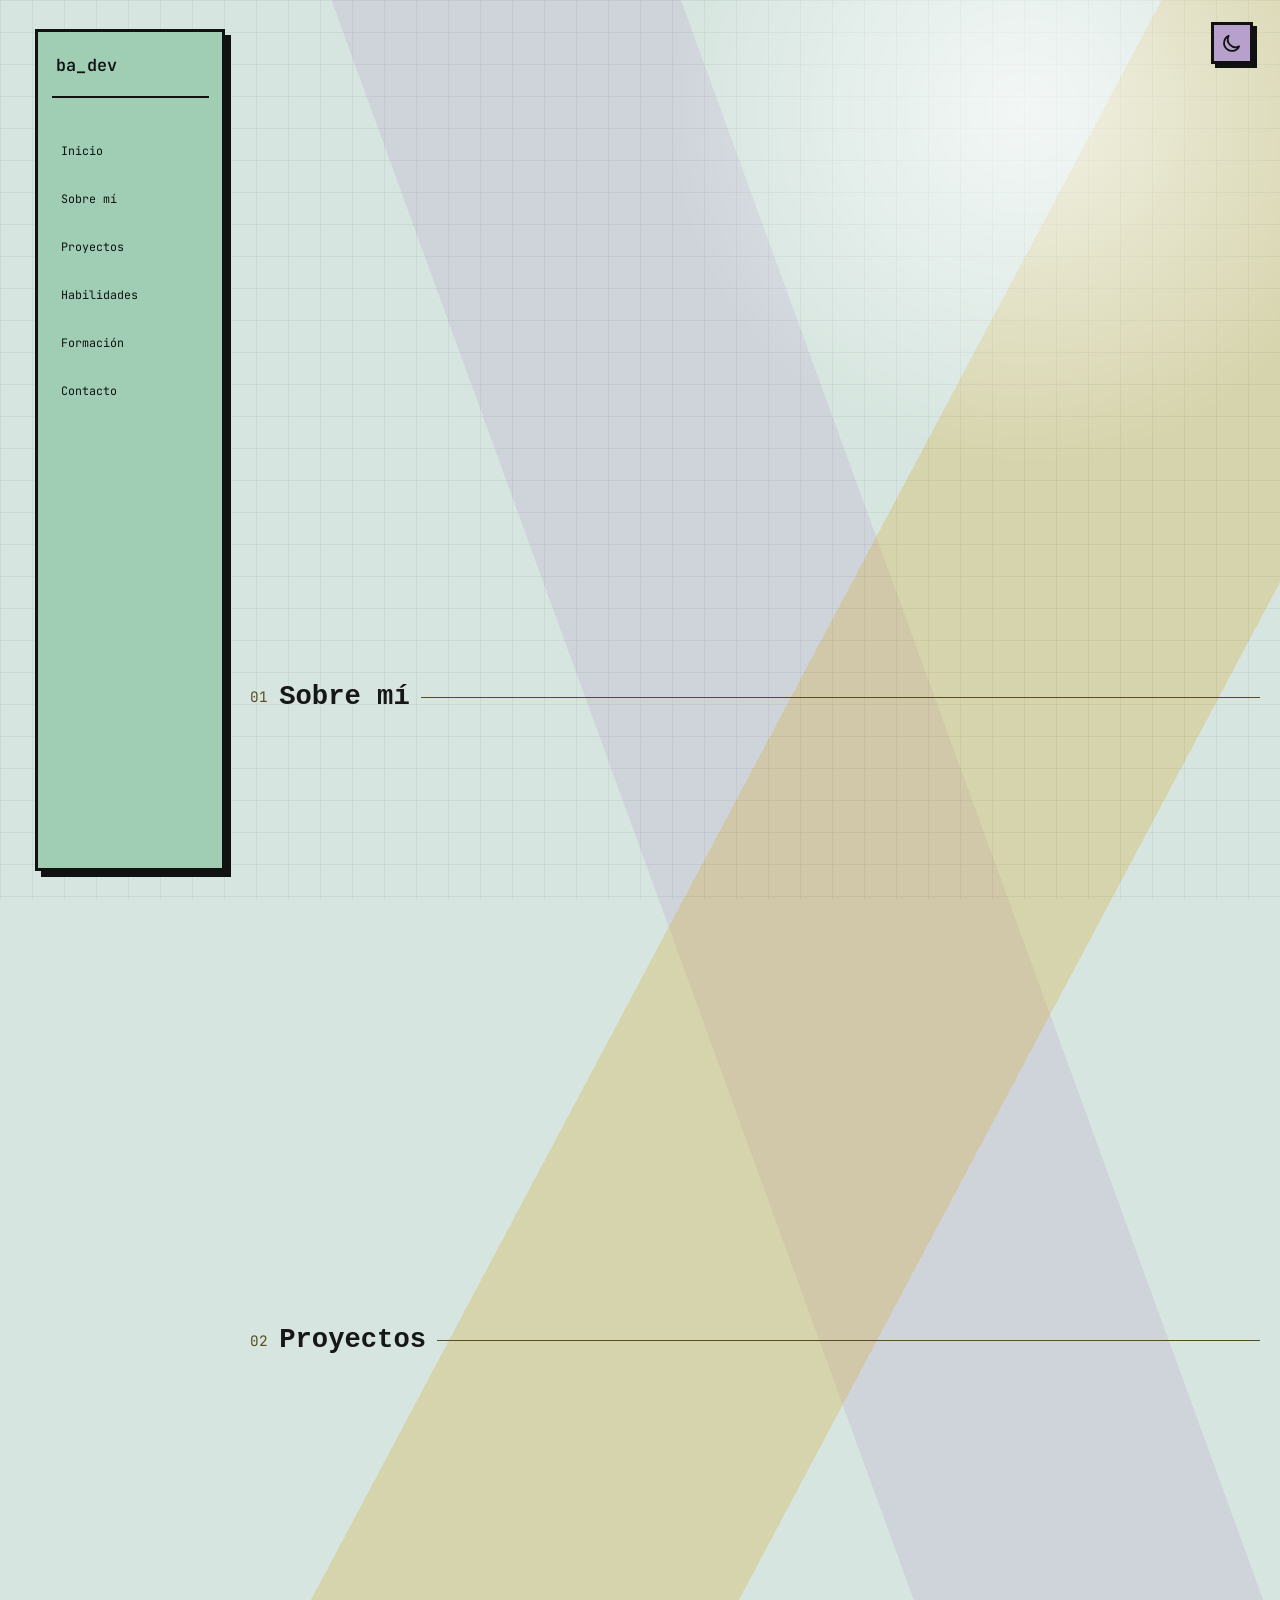
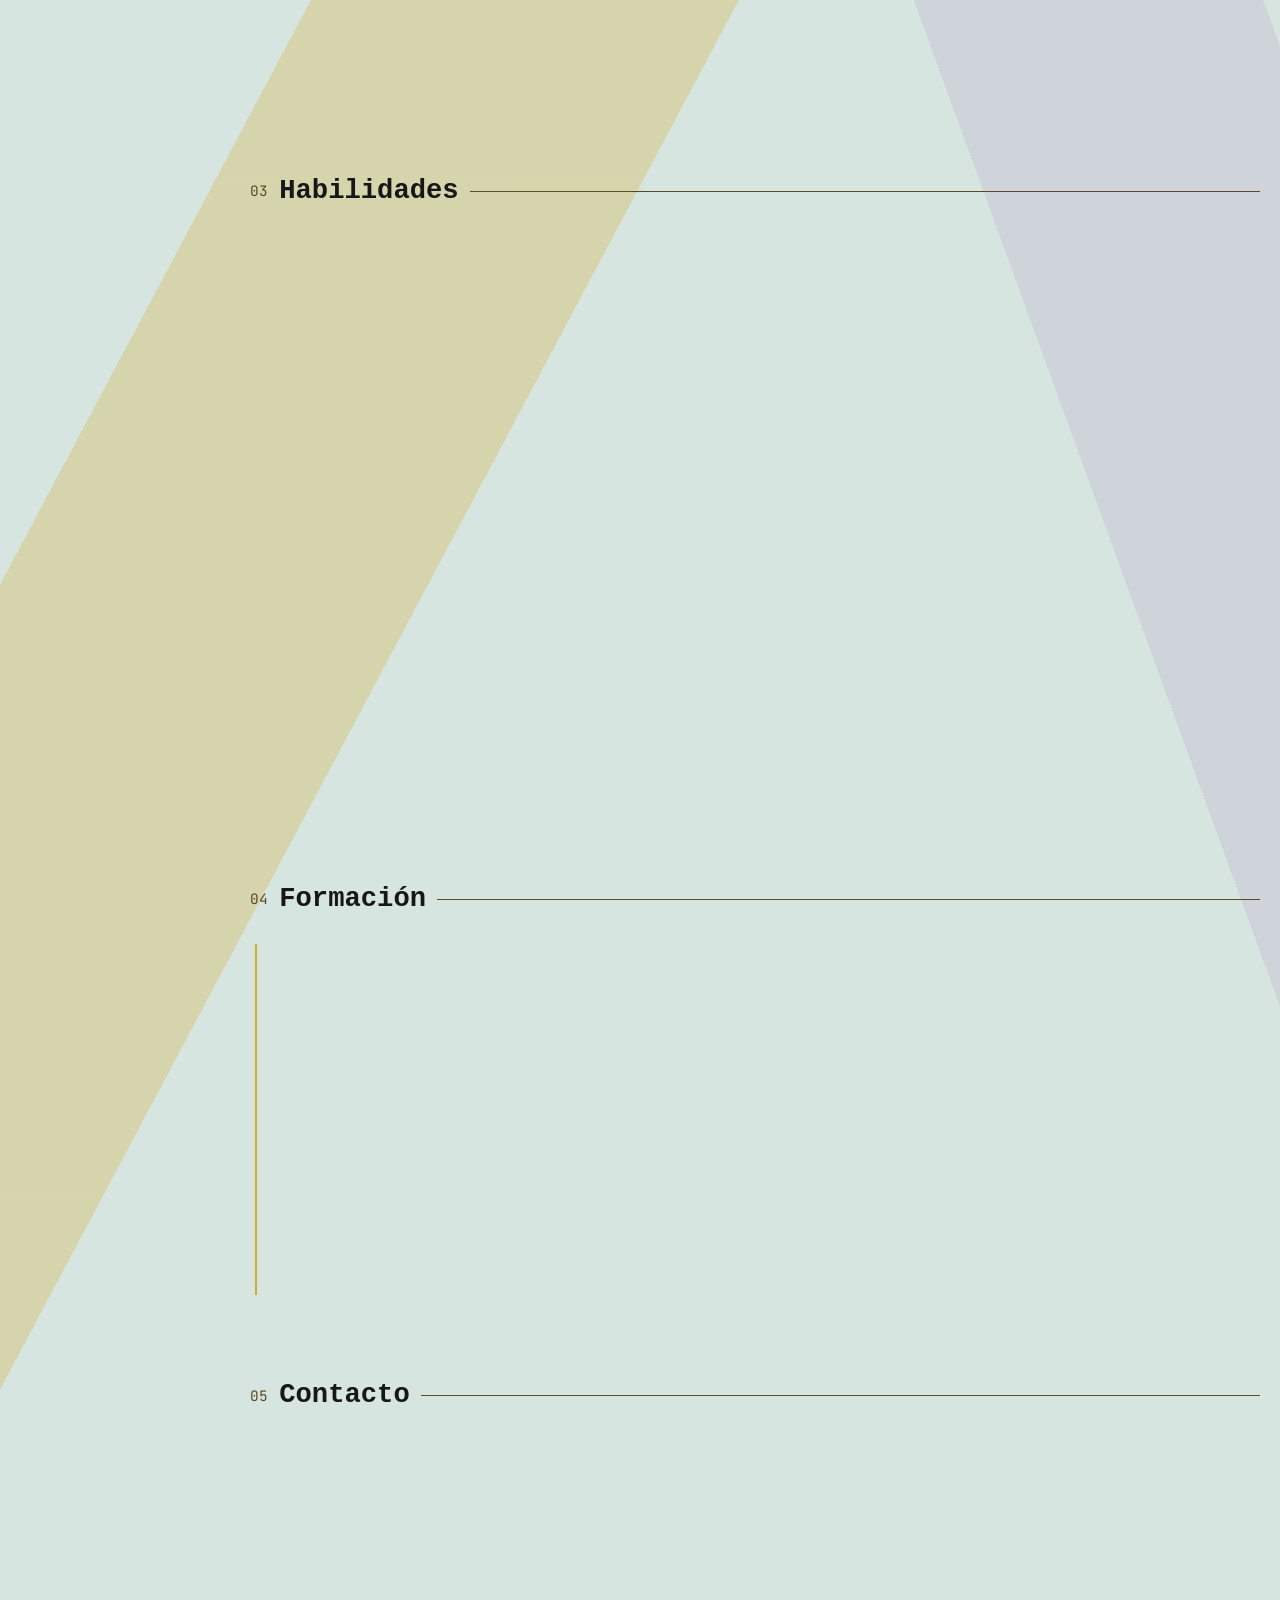
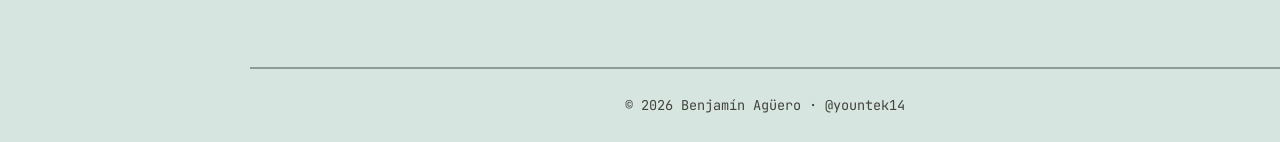
==== commit 27b61a05: "refactor: limpia CSS y deja script.js vacío" ====
--- a/index.html
+++ b/index.html
@@ -7,7 +7,7 @@
     <meta name="description" content="Portafolio de Benjamín Agüero, estudiante de Ingeniería en Informática en Duoc UC con especialización en desarrollo de software.">
     <link rel="preconnect" href="https://fonts.googleapis.com">
     <link rel="preconnect" href="https://fonts.gstatic.com" crossorigin>
-    <link href="https://fonts.googleapis.com/css2?family=Inter:wght@400;500;600;700;800&family=JetBrains+Mono:wght@400;500;600&display=swap" rel="stylesheet">
+    <link href="https://fonts.googleapis.com/css2?family=JetBrains+Mono:wght@400;500;600&display=swap" rel="stylesheet">
     <link rel="stylesheet" href="style.css">
 </head>
 <body class="light-mode">
--- a/style.css
+++ b/style.css
@@ -1,17 +1,9 @@
-:root {
-    --bg: #0b101d;
-    --surface: #131a2b;
-    --surface-2: #182136;
-    --text: #e6edf7;
-    --muted: #93a1b8;
-    --accent: #5eead4;
-    --accent-2: #818cf8;
-    --border: rgba(148, 163, 184, 0.14);
-    --radius: 16px;
-    --font: "Inter", system-ui, -apple-system, sans-serif;
-    --mono: "JetBrains Mono", "Cascadia Code", monospace;
-}
-
+/* ============================================================
+   Portafolio — Benjamín Agüero
+   Tema retro "dashboard" (claro/oscuro)
+   ============================================================ */
+
+/* ---------- Reset y variables ---------- */
 * {
     box-sizing: border-box;
     margin: 0;
@@ -23,96 +15,162 @@
     scroll-padding-top: 80px;
 }
 
+:root {
+    /* Colores fijos de la identidad retro */
+    --ink: #111111;
+    --panel: #eee8d5;
+    --paper: #f8f1dd;
+    --panel-alt: #d6c1df;
+    --mint: #9fceb5;
+    --mustard: #d7a928;
+    --lavender: #b7a1cc;
+    --dark-surface: #252525;
+    --on-panel: #171717;
+    --on-panel-muted: #45433d;
+    --brown: #594b22;
+    --on-dark: #f5ecd8;
+    --font: "JetBrains Mono", "Courier New", monospace;
+
+    /* Valores que cambian con el tema (oscuro por defecto) */
+    --text: #f2ead7;
+    --heading: #f2ead7;
+    --num: #d7a928;
+    --line: #d7a928;
+    --footer-text: #aaa18e;
+    --footer-border: #333333;
+    --grid-line: rgba(255, 255, 255, 0.035);
+    --grid-opacity: 0.55;
+    --glow: rgba(215, 169, 40, 0.16);
+    --toggle-bg: #d7a928;
+}
+
+body.light-mode {
+    --text: #171717;
+    --heading: #171717;
+    --num: #594b22;
+    --line: #594b22;
+    --footer-text: #45433d;
+    --footer-border: rgba(17, 17, 17, 0.35);
+    --grid-line: rgba(17, 17, 17, 0.06);
+    --grid-opacity: 0.8;
+    --glow: rgba(255, 255, 255, 0.7);
+    --toggle-bg: #b7a1cc;
+}
+
+/* ---------- Base ---------- */
 body {
     font-family: var(--font);
     color: var(--text);
-    background: var(--bg);
     min-height: 100vh;
     line-height: 1.65;
     overflow-x: hidden;
-}
-
-/* BACKGROUND */
+    background:
+        linear-gradient(118deg, transparent 0 38%, rgba(215, 169, 40, 0.14) 38% 52%, transparent 52%),
+        linear-gradient(70deg, transparent 0 62%, rgba(183, 161, 204, 0.11) 62% 76%, transparent 76%),
+        #171717;
+}
+
+body.light-mode {
+    background:
+        linear-gradient(118deg, transparent 0 38%, rgba(215, 169, 40, 0.28) 38% 52%, transparent 52%),
+        linear-gradient(70deg, transparent 0 62%, rgba(183, 161, 204, 0.25) 62% 76%, transparent 76%),
+        #d6e5df;
+}
+
+a {
+    color: inherit;
+    text-decoration: none;
+}
+
+img {
+    max-width: 100%;
+    display: block;
+}
+
+/* ---------- Capas de fondo ---------- */
 .bg-grid {
     position: fixed;
     inset: 0;
     z-index: -2;
     background-image:
-        linear-gradient(rgba(148, 163, 184, 0.05) 1px, transparent 1px),
-        linear-gradient(90deg, rgba(148, 163, 184, 0.05) 1px, transparent 1px);
-    background-size: 44px 44px;
-    mask-image: radial-gradient(ellipse at 50% 0%, #000 40%, transparent 80%);
-    -webkit-mask-image: radial-gradient(ellipse at 50% 0%, #000 40%, transparent 80%);
+        linear-gradient(var(--grid-line) 1px, transparent 1px),
+        linear-gradient(90deg, var(--grid-line) 1px, transparent 1px);
+    background-size: 32px 32px;
+    opacity: var(--grid-opacity);
 }
 
 .bg-glow {
     position: fixed;
     inset: 0;
     z-index: -1;
-    background:
-        radial-gradient(ellipse at 18% 8%, rgba(94, 234, 212, 0.12), transparent 45%),
-        radial-gradient(ellipse at 82% 90%, rgba(129, 140, 248, 0.12), transparent 45%);
+    background: radial-gradient(circle at 80% 12%, var(--glow), transparent 28%);
     pointer-events: none;
 }
 
-a {
-    color: inherit;
-    text-decoration: none;
-}
-
-img {
-    max-width: 100%;
-    display: block;
-}
-
-.gradient {
-    background: linear-gradient(120deg, var(--accent), var(--accent-2));
-    -webkit-background-clip: text;
-    background-clip: text;
-    color: transparent;
-}
-
-/* NAV */
+/* ---------- Navegación (sidebar) ---------- */
 .nav {
-    position: sticky;
-    top: 0;
+    position: fixed;
+    inset: 1.8rem auto 1.8rem 2.2rem;
+    width: 190px;
     z-index: 50;
     display: flex;
-    align-items: center;
-    justify-content: space-between;
-    gap: 1rem;
-    padding: 0.9rem 1.5rem;
-    background: rgba(11, 16, 29, 0.8);
-    border-bottom: 1px solid var(--border);
-    backdrop-filter: blur(12px);
+    flex-direction: column;
+    align-items: stretch;
+    justify-content: flex-start;
+    gap: 2rem;
+    padding: 1.25rem 0.85rem;
+    background: var(--mint);
+    border: 3px solid var(--ink);
+    box-shadow: 6px 6px 0 var(--ink);
 }
 
 .nav-brand {
-    font-family: var(--mono);
+    color: var(--ink);
+    font-size: 1.05rem;
     font-weight: 600;
-    font-size: 1.05rem;
     letter-spacing: 0.02em;
+    padding: 0 0.25rem 1rem;
+    border-bottom: 2px solid var(--ink);
 }
 
 .nav-brand span {
-    color: var(--accent);
+    color: var(--ink);
 }
 
 .nav-links {
     display: flex;
-    gap: 1.3rem;
-    flex-wrap: wrap;
+    flex-direction: column;
+    gap: 0.25rem;
 }
 
 .nav-links a {
-    color: var(--muted);
-    font-size: 0.92rem;
-    transition: color 0.2s ease;
+    color: var(--ink);
+    padding: 0.65rem 0.45rem;
+    font-size: 0.73rem;
+    border: 2px solid transparent;
+    transition: transform 0.18s ease, border-radius 0.18s ease, background 0.18s ease, color 0.18s ease;
 }
 
 .nav-links a:hover,
 .nav-links a.active {
-    color: var(--accent);
+    color: var(--on-dark);
+    background: var(--ink);
+    border-color: var(--ink);
+}
+
+.nav-links a.active {
+    border-radius: 10px;
+}
+
+.nav-links a.clicked {
+    border-radius: 10px;
+    animation: nav-link-pop 0.36s ease-out;
+}
+
+@keyframes nav-link-pop {
+    0% { transform: scale(1); }
+    35% { transform: scale(1.12); }
+    100% { transform: scale(1); }
 }
 
 .nav-toggle {
@@ -128,32 +186,86 @@
 .nav-toggle span {
     width: 22px;
     height: 2px;
-    background: var(--text);
+    background: var(--ink);
     transition: transform 0.25s ease, opacity 0.25s ease;
 }
 
-/* HERO */
+/* ---------- Toggle de tema ---------- */
+.theme-toggle {
+    position: fixed;
+    right: 1.7rem;
+    top: 1.4rem;
+    z-index: 60;
+    display: inline-flex;
+    align-items: center;
+    justify-content: center;
+    width: 42px;
+    height: 42px;
+    color: var(--ink);
+    background: var(--toggle-bg);
+    border: 3px solid var(--ink);
+    box-shadow: 4px 4px 0 var(--ink);
+    cursor: pointer;
+    transition: transform 0.15s ease, box-shadow 0.15s ease;
+}
+
+.theme-toggle:hover {
+    transform: translate(2px, 2px);
+    box-shadow: 2px 2px 0 var(--ink);
+}
+
+.theme-icon {
+    width: 21px;
+    height: 21px;
+    fill: none;
+    stroke: currentColor;
+    stroke-width: 2;
+    stroke-linecap: round;
+    stroke-linejoin: round;
+}
+
+.moon-icon {
+    display: none;
+}
+
+body.light-mode .sun-icon {
+    display: none;
+}
+
+body.light-mode .moon-icon {
+    display: block;
+}
+
+/* ---------- Contenido principal ---------- */
+main {
+    width: min(1060px, calc(100% - 270px));
+    margin-left: 250px;
+    padding-top: 1.8rem;
+}
+
+/* ---------- Hero ---------- */
 .hero {
-    min-height: calc(100vh - 64px);
-    display: grid;
-    place-items: center;
-    padding: 3rem 1.2rem;
+    padding: 2rem 0 4.5rem;
 }
 
 .hero-card {
-    width: min(720px, 100%);
-    text-align: center;
+    width: 100%;
+    text-align: left;
+    padding: 2rem;
+    background: var(--panel);
+    color: var(--on-panel);
+    border: 3px solid var(--ink);
+    box-shadow: 7px 7px 0 var(--ink);
 }
 
 .hero-avatar {
-    width: 120px;
-    height: 120px;
-    border-radius: 50%;
-    margin: 0 auto 1.4rem;
-    border: 2px solid rgba(94, 234, 212, 0.5);
-    box-shadow: 0 0 0 6px rgba(94, 234, 212, 0.08), 0 0 32px rgba(94, 234, 212, 0.2);
+    width: 105px;
+    height: 105px;
+    margin: 0 0 1.2rem;
+    border: 3px solid var(--ink);
+    box-shadow: 5px 5px 0 var(--ink);
     overflow: hidden;
-    background: var(--surface);
+    background: var(--panel);
 }
 
 .hero-avatar img {
@@ -163,37 +275,40 @@
 }
 
 .hero-tag {
-    font-family: var(--mono);
-    color: var(--accent);
+    color: var(--brown);
     font-size: 0.85rem;
     margin-bottom: 0.8rem;
 }
 
 .hero h1 {
-    font-size: clamp(2.3rem, 6vw, 3.4rem);
+    font-family: "Courier New", monospace;
+    font-size: clamp(2.1rem, 5vw, 3.6rem);
     font-weight: 800;
     line-height: 1.1;
-    letter-spacing: -0.02em;
+    letter-spacing: -0.07em;
     margin-bottom: 0.6rem;
 }
 
+.hero .gradient {
+    color: var(--on-panel);
+    background: none;
+}
+
 .hero-role {
-    color: var(--text);
     font-weight: 500;
     font-size: 1.1rem;
     margin-bottom: 0.5rem;
 }
 
 .hero-phrase {
-    color: var(--muted);
+    color: var(--on-panel-muted);
     max-width: 40ch;
-    margin: 0 auto 1.6rem;
+    margin-bottom: 1.6rem;
 }
 
 .hero-actions {
     display: flex;
     gap: 0.8rem;
-    justify-content: center;
     flex-wrap: wrap;
     margin-bottom: 1.5rem;
 }
@@ -202,101 +317,98 @@
     list-style: none;
     display: flex;
     gap: 1.2rem;
-    justify-content: center;
-    font-family: var(--mono);
     font-size: 0.85rem;
 }
 
 .hero-socials a {
-    color: var(--muted);
+    color: var(--brown);
     transition: color 0.2s ease;
 }
 
 .hero-socials a:hover {
-    color: var(--accent);
-}
-
-/* BUTTONS */
+    color: var(--on-panel);
+}
+
+/* ---------- Botones ---------- */
 .btn {
     display: inline-flex;
     align-items: center;
     justify-content: center;
     padding: 0.7rem 1.25rem;
-    border-radius: 999px;
-    border: 1px solid transparent;
+    border: 2px solid var(--ink);
+    border-radius: 0;
+    box-shadow: 3px 3px 0 var(--ink);
     font-weight: 600;
     font-size: 0.95rem;
-    transition: transform 0.15s ease, box-shadow 0.15s ease, background 0.15s ease;
+    transition: transform 0.15s ease, box-shadow 0.15s ease;
 }
 
 .btn:hover {
-    transform: translateY(-2px);
+    transform: translate(2px, 2px);
+    box-shadow: 1px 1px 0 var(--ink);
 }
 
 .btn.primary {
-    background: linear-gradient(135deg, var(--accent), var(--accent-2));
-    color: #0b101d;
-    box-shadow: 0 4px 20px rgba(94, 234, 212, 0.28);
+    background: var(--mustard);
+    color: var(--ink);
 }
 
 .btn.ghost {
-    border-color: var(--border);
-    color: var(--text);
-    background: var(--surface);
-}
-
-.btn.ghost:hover {
-    border-color: var(--accent);
-    color: var(--accent);
-}
-
-/* SECTIONS */
+    background: var(--dark-surface);
+    color: var(--on-dark);
+}
+
+/* ---------- Secciones y encabezados ---------- */
 .section {
-    width: min(1000px, calc(100% - 2rem));
-    margin: 0 auto 5rem;
+    width: 100%;
+    margin-bottom: 4.5rem;
 }
 
 .section-head {
     display: flex;
     align-items: center;
-    gap: 1rem;
-    margin-bottom: 1.6rem;
+    gap: 0.7rem;
+    margin-bottom: 1rem;
 }
 
 .section-num {
-    font-family: var(--mono);
-    color: var(--accent);
+    color: var(--num);
     font-size: 0.9rem;
 }
 
 .section-head h2 {
+    color: var(--heading);
+    font-family: "Courier New", monospace;
     font-size: 1.7rem;
     font-weight: 700;
-    letter-spacing: -0.01em;
     white-space: nowrap;
 }
 
 .section-line {
     flex: 1;
     height: 1px;
-    background: linear-gradient(90deg, var(--border), transparent);
-}
-
-/* ABOUT */
+    background: var(--line);
+}
+
+/* ---------- Sobre mí ---------- */
 .about {
     display: grid;
     grid-template-columns: 2fr 1fr;
     gap: 2rem;
     align-items: start;
+    padding: 1.5rem;
+    background: var(--panel);
+    border: 3px solid var(--ink);
+    box-shadow: 5px 5px 0 var(--ink);
 }
 
 .about-text p {
-    color: var(--muted);
+    color: var(--on-panel-muted);
     margin-bottom: 0.9rem;
 }
 
 .about-text strong {
-    color: var(--text);
+    color: var(--on-panel);
     font-weight: 600;
 }
 
@@ -306,28 +418,93 @@
 }
 
 .stat {
-    background: var(--surface);
-    border: 1px solid var(--border);
-    border-radius: var(--radius);
-    padding: 1rem 1.2rem;
+    padding: 0.9rem 1rem;
     display: flex;
     flex-direction: column;
     gap: 0.15rem;
+    background: var(--panel);
+    border: 3px solid var(--ink);
+    box-shadow: 3px 3px 0 var(--ink);
+}
+
+.stat:nth-child(2) {
+    background: var(--panel-alt);
 }
 
 .stat-num {
     font-size: 1.8rem;
     font-weight: 800;
-    color: var(--accent);
+    color: var(--on-panel);
     line-height: 1;
 }
 
 .stat-label {
-    color: var(--muted);
+    color: var(--on-panel-muted);
     font-size: 0.85rem;
 }
 
-/* PROJECTS */
+/* ---------- Instituciones ---------- */
+.education-links {
+    display: flex;
+    flex-wrap: wrap;
+    gap: 0.8rem;
+    margin-top: 1.35rem;
+}
+
+.institution-group {
+    display: flex;
+    flex-direction: column;
+    align-items: flex-start;
+    gap: 0.3rem;
+}
+
+.institution-link {
+    display: inline-flex;
+    align-items: center;
+    gap: 0.65rem;
+    min-height: 52px;
+    padding: 0.45rem 0.7rem;
+    color: var(--on-panel);
+    background: var(--paper);
+    border: 2px solid var(--ink);
+    box-shadow: 3px 3px 0 var(--ink);
+    font-size: 0.72rem;
+    transition: transform 0.15s ease, box-shadow 0.15s ease;
+}
+
+.institution-link:hover {
+    transform: translate(2px, 2px);
+    box-shadow: 1px 1px 0 var(--ink);
+}
+
+.institution-link b {
+    color: var(--brown);
+    font-size: 0.9rem;
+}
+
+.duoc-logo {
+    width: 100px;
+    height: 35px;
+    object-fit: contain;
+    padding: 0.2rem;
+    background: #fff;
+    border: 2px solid var(--ink);
+}
+
+.forge-logo {
+    width: 58px;
+    height: 35px;
+    object-fit: cover;
+    border: 2px solid var(--ink);
+}
+
+.institution-social {
+    color: var(--brown);
+    font-size: 0.65rem;
+    text-decoration: underline;
+}
+
+/* ---------- Proyectos (tarjetas-carpeta) ---------- */
 .projects-grid {
     display: grid;
     grid-template-columns: repeat(3, 1fr);
@@ -335,20 +512,67 @@
 }
 
 .project-card {
-    background: var(--surface);
-    border: 1px solid var(--border);
-    border-radius: var(--radius);
-    padding: 1.4rem;
+    position: relative;
+    padding: 1.9rem 1.4rem 1.4rem;
     display: flex;
     flex-direction: column;
     gap: 0.7rem;
-    transition: transform 0.2s ease, border-color 0.2s ease, box-shadow 0.2s ease;
+    background: var(--paper);
+    border: 3px solid var(--ink);
+    box-shadow: 5px 5px 0 var(--ink);
+    perspective: 700px;
+    transition: transform 0.2s ease, box-shadow 0.2s ease;
 }
 
 .project-card:hover {
-    transform: translateY(-4px);
-    border-color: rgba(94, 234, 212, 0.4);
-    box-shadow: 0 12px 30px rgba(0, 0, 0, 0.35);
+    transform: translate(2px, 2px);
+    box-shadow: 3px 3px 0 var(--ink);
+}
+
+.project-card::before {
+    content: "";
+    position: absolute;
+    top: -15px;
+    left: 14px;
+    width: 92px;
+    height: 19px;
+    background: var(--lavender);
+    border: 3px solid var(--ink);
+    border-bottom: 0;
+    border-radius: 6px 6px 0 0;
+    z-index: 3;
+}
+
+.project-card::after {
+    content: "";
+    position: absolute;
+    top: 0;
+    left: -3px;
+    right: -3px;
+    height: 22px;
+    background: var(--lavender);
+    border: 3px solid var(--ink);
+    transform-origin: top center;
+    transition: transform 0.35s ease;
+    z-index: 2;
+}
+
+.project-card:hover::after {
+    transform: rotateX(-78deg);
+}
+
+.project-icon-wrap {
+    position: relative;
+    z-index: 1;
+    width: 58px;
+    height: 58px;
+    margin-bottom: 0.5rem;
+}
+
+.project-icon {
+    width: 100%;
+    height: 100%;
+    object-fit: contain;
 }
 
 .project-top {
@@ -358,36 +582,26 @@
     gap: 0.5rem;
 }
 
-.project-folder {
-    width: 40px;
-    height: 32px;
-    border-radius: 6px;
-    background: linear-gradient(135deg, var(--accent), var(--accent-2));
-    opacity: 0.9;
-    position: relative;
-}
-
-.project-folder::before {
-    content: "";
-    position: absolute;
-    top: -5px;
-    left: 0;
-    width: 18px;
-    height: 8px;
-    border-radius: 4px 4px 0 0;
-    background: linear-gradient(135deg, var(--accent), var(--accent-2));
-    opacity: 0.85;
+.project-card h3 {
+    font-size: 1.2rem;
+    font-weight: 700;
+    color: var(--on-panel);
+}
+
+.project-card p {
+    color: var(--on-panel-muted);
+    font-size: 0.94rem;
+    flex: 1;
 }
 
 .project-links a {
-    font-family: var(--mono);
     font-size: 0.82rem;
-    color: var(--muted);
+    color: var(--brown);
     transition: color 0.2s ease;
 }
 
 .project-links a:hover {
-    color: var(--accent);
+    color: var(--on-panel);
 }
 
 .github-link {
@@ -403,17 +617,6 @@
     flex: 0 0 auto;
 }
 
-.project-card h3 {
-    font-size: 1.2rem;
-    font-weight: 700;
-}
-
-.project-card p {
-    color: var(--muted);
-    font-size: 0.94rem;
-    flex: 1;
-}
-
 .project-tech {
     list-style: none;
     display: flex;
@@ -422,32 +625,30 @@
 }
 
 .project-tech li {
-    font-family: var(--mono);
     font-size: 0.75rem;
-    color: var(--accent-2);
-    background: rgba(129, 140, 248, 0.1);
+    color: var(--on-panel);
+    background: var(--panel-alt);
+    border: 1px solid var(--ink);
     padding: 0.2rem 0.6rem;
-    border-radius: 999px;
-}
-
-/* SKILLS */
+}
+
+/* ---------- Habilidades ---------- */
 .skills {
     display: grid;
     gap: 1.4rem;
 }
 
 .skill-group {
-    background: var(--surface);
-    border: 1px solid var(--border);
-    border-radius: var(--radius);
-    padding: 1.2rem 1.4rem;
+    background: var(--panel);
+    border: 3px solid var(--ink);
+    box-shadow: 3px 3px 0 var(--ink);
+    padding: 1rem 1.2rem;
 }
 
 .skill-group h3 {
-    font-family: var(--mono);
     font-size: 0.9rem;
     font-weight: 600;
-    color: var(--accent);
+    color: var(--brown);
     margin-bottom: 0.8rem;
 }
 
@@ -463,10 +664,9 @@
     align-items: center;
     gap: 0.45rem;
     padding: 0.4rem 0.9rem;
-    border-radius: 999px;
-    border: 1px solid var(--border);
-    background: var(--surface-2);
-    color: var(--text);
+    background: var(--mint);
+    border: 2px solid var(--ink);
+    color: var(--on-panel);
     font-size: 0.88rem;
 }
 
@@ -476,20 +676,7 @@
     object-fit: contain;
 }
 
-.skill-mark {
-    display: inline-grid;
-    place-items: center;
-    width: 19px;
-    height: 19px;
-    border: 2px solid currentColor;
-    border-radius: 50%;
-    font-family: var(--mono);
-    font-size: 0.52rem;
-    font-weight: 700;
-    line-height: 1;
-}
-
-/* TIMELINE */
+/* ---------- Formación (timeline) ---------- */
 .timeline {
     position: relative;
     display: grid;
@@ -504,8 +691,7 @@
     top: 6px;
     bottom: 6px;
     width: 2px;
-    background: linear-gradient(180deg, var(--accent), var(--accent-2));
-    opacity: 0.4;
+    background: var(--mustard);
 }
 
 .timeline-item {
@@ -518,53 +704,52 @@
     top: 0.4rem;
     width: 12px;
     height: 12px;
-    border-radius: 50%;
-    background: var(--accent);
-    box-shadow: 0 0 0 4px rgba(94, 234, 212, 0.15);
+    background: var(--mustard);
+    border: 2px solid var(--ink);
 }
 
 .timeline-card {
-    background: var(--surface);
-    border: 1px solid var(--border);
-    border-radius: var(--radius);
+    background: var(--panel);
+    border: 3px solid var(--ink);
+    box-shadow: 5px 5px 0 var(--ink);
     padding: 1.3rem 1.4rem;
 }
 
 .timeline-card h3 {
     font-size: 1.15rem;
     font-weight: 700;
+    color: var(--on-panel);
     margin-bottom: 0.2rem;
 }
 
 .timeline-where {
-    color: var(--accent-2);
+    color: var(--brown);
     font-weight: 500;
     font-size: 0.92rem;
 }
 
 .timeline-when {
-    font-family: var(--mono);
-    color: var(--muted);
+    color: var(--on-panel-muted);
     font-size: 0.82rem;
     margin-bottom: 0.5rem;
 }
 
 .timeline-card p:last-child {
-    color: var(--muted);
+    color: var(--on-panel-muted);
     font-size: 0.94rem;
 }
 
-/* CONTACT */
+/* ---------- Contacto ---------- */
 .contact {
-    background: var(--surface);
-    border: 1px solid var(--border);
-    border-radius: var(--radius);
-    padding: 2rem;
+    background: var(--panel);
+    border: 3px solid var(--ink);
+    box-shadow: 5px 5px 0 var(--ink);
+    padding: 1.8rem;
     text-align: center;
 }
 
 .contact p {
-    color: var(--muted);
+    color: var(--on-panel-muted);
     margin-bottom: 1.2rem;
 }
 
@@ -575,17 +760,17 @@
     flex-wrap: wrap;
 }
 
-/* FOOTER */
+/* ---------- Footer ---------- */
 .footer {
+    margin-left: 250px;
     text-align: center;
     padding: 1.6rem 1rem;
-    color: var(--muted);
+    color: var(--footer-text);
     font-size: 0.85rem;
-    font-family: var(--mono);
-    border-top: 1px solid var(--border);
-}
-
-/* REVEAL ANIMATION */
+    border-top: 2px solid var(--footer-border);
+}
+
+/* ---------- Animación de aparición ---------- */
 .reveal {
     opacity: 0;
     transform: translateY(24px);
@@ -597,7 +782,7 @@
     transform: translateY(0);
 }
 
-/* RESPONSIVE */
+/* ---------- Responsive ---------- */
 @media (max-width: 900px) {
     .projects-grid {
         grid-template-columns: 1fr;
@@ -610,459 +795,6 @@
     .about-stats {
         grid-template-columns: repeat(3, 1fr);
     }
-}
-
-@media (max-width: 700px) {
-    .nav-toggle {
-        display: flex;
-    }
-
-    .nav-toggle.open span:nth-child(1) {
-        transform: translateY(6px) rotate(45deg);
-    }
-
-    .nav-toggle.open span:nth-child(2) {
-        opacity: 0;
-    }
-
-    .nav-toggle.open span:nth-child(3) {
-        transform: translateY(-6px) rotate(-45deg);
-    }
-
-    .nav-links {
-        display: none;
-        position: absolute;
-        top: 100%;
-        left: 0;
-        right: 0;
-        flex-direction: column;
-        gap: 0;
-        background: rgba(11, 16, 29, 0.98);
-        border-bottom: 1px solid var(--border);
-        padding: 0.5rem 0;
-    }
-
-    .nav-links.open {
-        display: flex;
-    }
-
-    .nav-links a {
-        padding: 0.85rem 1.5rem;
-        border-top: 1px solid rgba(148, 163, 184, 0.06);
-    }
-
-    .about-stats {
-        grid-template-columns: 1fr;
-    }
-}
-
-/* DARK RETRO DASHBOARD THEME */
-:root {
-    --bg: #171717;
-    --surface: #eee8d5;
-    --surface-2: #252525;
-    --text: #171717;
-    --muted: #45433d;
-    --accent: #d7a928;
-    --accent-2: #b7a1cc;
-    --border: #111111;
-    --radius: 0;
-    --font: "JetBrains Mono", "Courier New", monospace;
-    --mono: "JetBrains Mono", "Courier New", monospace;
-}
-
-body {
-    color: #f2ead7;
-    background:
-        linear-gradient(118deg, transparent 0 38%, rgba(215, 169, 40, 0.14) 38% 52%, transparent 52%),
-        linear-gradient(70deg, transparent 0 62%, rgba(183, 161, 204, 0.11) 62% 76%, transparent 76%),
-        #171717;
-}
-
-.bg-grid {
-    background-image:
-        linear-gradient(rgba(255, 255, 255, 0.035) 1px, transparent 1px),
-        linear-gradient(90deg, rgba(255, 255, 255, 0.035) 1px, transparent 1px);
-    background-size: 32px 32px;
-    mask-image: none;
-    -webkit-mask-image: none;
-    opacity: 0.55;
-}
-
-.bg-glow {
-    background: radial-gradient(circle at 80% 12%, rgba(215, 169, 40, 0.16), transparent 28%);
-}
-
-.nav {
-    position: fixed;
-    inset: 1.8rem auto 1.8rem 2.2rem;
-    width: 190px;
-    display: flex;
-    flex-direction: column;
-    align-items: stretch;
-    justify-content: flex-start;
-    gap: 2rem;
-    padding: 1.25rem 0.85rem;
-    background: #9fceb5;
-    border: 3px solid #111;
-    box-shadow: 6px 6px 0 #111;
-    backdrop-filter: none;
-}
-
-.nav-brand {
-    color: #111;
-    font-size: 1.05rem;
-    padding: 0 0.25rem 1rem;
-    border-bottom: 2px solid #111;
-}
-
-.nav-brand span {
-    color: #111;
-}
-
-.nav-links {
-    display: flex;
-    flex-direction: column;
-    gap: 0.25rem;
-}
-
-.nav-links a {
-    color: #111;
-    padding: 0.65rem 0.45rem;
-    font-size: 0.73rem;
-    border: 2px solid transparent;
-    transition: transform 0.18s ease, border-radius 0.18s ease, background 0.18s ease, color 0.18s ease;
-}
-
-.nav-links a:hover,
-.nav-links a.active {
-    color: #f5ecd8;
-    background: #111;
-    border-color: #111;
-}
-
-.nav-links a.clicked {
-    border-radius: 10px;
-    animation: nav-link-pop 0.36s ease-out;
-}
-
-.nav-links a.active {
-    border-radius: 10px;
-}
-
-@keyframes nav-link-pop {
-    0% { transform: scale(1); }
-    35% { transform: scale(1.12); }
-    100% { transform: scale(1); }
-}
-
-.nav-toggle {
-    color: #111;
-}
-
-main {
-    width: min(1060px, calc(100% - 270px));
-    margin-left: 250px;
-    padding-top: 1.8rem;
-}
-
-.hero {
-    min-height: auto;
-    padding: 2rem 0 4.5rem;
-    display: block;
-}
-
-.hero-card {
-    width: 100%;
-    text-align: left;
-    padding: 2rem;
-    background: #eee8d5;
-    color: #171717;
-    border: 3px solid #111;
-    box-shadow: 7px 7px 0 #111;
-}
-
-.hero-avatar {
-    width: 105px;
-    height: 105px;
-    margin: 0 0 1.2rem;
-    border: 3px solid #111;
-    border-radius: 0;
-    box-shadow: 5px 5px 0 #111;
-}
-
-.hero-tag,
-.hero-socials a {
-    color: #594b22;
-}
-
-.hero h1 {
-    font-family: "Courier New", monospace;
-    font-size: clamp(2.1rem, 5vw, 3.6rem);
-    letter-spacing: -0.07em;
-}
-
-.hero .gradient {
-    color: #171717;
-    background: none;
-}
-
-.hero-role,
-.hero-phrase {
-    color: #45433d;
-}
-
-.hero-actions {
-    justify-content: flex-start;
-}
-
-.hero-socials {
-    justify-content: flex-start;
-}
-
-.btn {
-    border: 2px solid #111;
-    border-radius: 0;
-    box-shadow: 3px 3px 0 #111;
-    color: #111;
-}
-
-.btn:hover {
-    transform: translate(2px, 2px);
-    box-shadow: 1px 1px 0 #111;
-}
-
-.btn.primary {
-    background: #d7a928;
-    color: #111;
-    box-shadow: 3px 3px 0 #111;
-}
-
-.btn.ghost {
-    color: #f2ead7;
-    background: #252525;
-    border-color: #111;
-}
-
-.btn.ghost:hover {
-    color: #f2ead7;
-    border-color: #111;
-}
-
-.section {
-    width: 100%;
-    margin-bottom: 4.5rem;
-}
-
-.section-head {
-    gap: 0.7rem;
-    margin-bottom: 1rem;
-}
-
-.section-num {
-    color: #d7a928;
-}
-
-.section-head h2 {
-    color: #f2ead7;
-    font-family: "Courier New", monospace;
-    font-size: 1.7rem;
-}
-
-.section-line {
-    background: #d7a928;
-}
-
-.about,
-.stat,
-.project-card,
-.skill-group,
-.timeline-card,
-.contact {
-    background: #eee8d5;
-    color: #171717;
-    border: 3px solid #111;
-    box-shadow: 5px 5px 0 #111;
-    border-radius: 0;
-}
-
-.about {
-    padding: 1.5rem;
-}
-
-.about-text p,
-.project-card p,
-.timeline-card p:last-child,
-.contact p {
-    color: #45433d;
-}
-
-.about-text strong,
-.project-card h3,
-.timeline-card h3 {
-    color: #171717;
-}
-
-.education-links {
-    display: flex;
-    flex-wrap: wrap;
-    gap: 0.8rem;
-    margin-top: 1.35rem;
-}
-
-.institution-link {
-    display: inline-flex;
-    align-items: center;
-    gap: 0.65rem;
-    min-height: 52px;
-    padding: 0.45rem 0.7rem;
-    color: #171717;
-    background: #f8f1dd;
-    border: 2px solid #111;
-    box-shadow: 3px 3px 0 #111;
-    font-size: 0.72rem;
-    transition: transform 0.15s ease, box-shadow 0.15s ease;
-}
-
-.institution-link:hover {
-    transform: translate(2px, 2px);
-    box-shadow: 1px 1px 0 #111;
-}
-
-.institution-link b {
-    color: #594b22;
-    font-size: 0.9rem;
-}
-
-.institution-group {
-    display: flex;
-    flex-direction: column;
-    align-items: flex-start;
-    gap: 0.3rem;
-}
-
-.institution-logo {
-    display: inline-flex;
-    align-items: center;
-    justify-content: center;
-    width: 58px;
-    height: 35px;
-    color: #111;
-    font-family: Arial, sans-serif;
-    font-size: 0.7rem;
-    font-weight: 900;
-    letter-spacing: -0.06em;
-    line-height: 0.9;
-}
-
-.duoc-logo {
-    width: 100px;
-    height: 35px;
-    object-fit: contain;
-    padding: 0.2rem;
-    background: #fff;
-    border: 2px solid #111;
-}
-
-.forge-logo {
-    width: 58px;
-    height: 35px;
-    object-fit: cover;
-    border: 2px solid #111;
-}
-
-.institution-social {
-    color: #594b22;
-    font-family: var(--mono);
-    font-size: 0.65rem;
-    text-decoration: underline;
-}
-
-.stat {
-    box-shadow: 3px 3px 0 #111;
-    padding: 0.9rem 1rem;
-}
-
-.stat:nth-child(2) {
-    background: #d6c1df;
-}
-
-.stat-num {
-    color: #171717;
-}
-
-.stat-label,
-.timeline-when {
-    color: #45433d;
-}
-
-.project-card:hover {
-    transform: translate(2px, 2px);
-    border-color: #111;
-    box-shadow: 3px 3px 0 #111;
-}
-
-.project-folder {
-    background: #d7a928;
-    border: 2px solid #111;
-    border-radius: 0;
-}
-
-.project-folder::before {
-    background: #d7a928;
-    border: 2px solid #111;
-    border-bottom: 0;
-    top: -7px;
-}
-
-.project-links a,
-.timeline-where {
-    color: #594b22;
-}
-
-.project-tech li {
-    color: #171717;
-    background: #d6c1df;
-    border: 1px solid #111;
-    border-radius: 0;
-}
-
-.skill-group {
-    box-shadow: 3px 3px 0 #111;
-    padding: 1rem 1.2rem;
-}
-
-.skill-group h3 {
-    color: #594b22;
-}
-
-.chips li {
-    color: #171717;
-    background: #9fceb5;
-    border: 2px solid #111;
-    border-radius: 0;
-}
-
-.timeline::before {
-    background: #d7a928;
-    opacity: 1;
-}
-
-.timeline-dot {
-    background: #d7a928;
-    border: 2px solid #111;
-    box-shadow: none;
-    border-radius: 0;
-}
-
-.contact {
-    padding: 1.8rem;
-}
-
-.footer {
-    margin-left: 250px;
-    color: #aaa18e;
-    border-top: 2px solid #333;
 }
 
 @media (max-width: 700px) {
@@ -1076,7 +808,7 @@
         justify-content: space-between;
         gap: 1rem;
         padding: 0.8rem 1rem;
-        box-shadow: 0 4px 0 #111;
+        box-shadow: 0 4px 0 var(--ink);
     }
 
     .nav-brand {
@@ -1084,115 +816,44 @@
         border-bottom: 0;
     }
 
-    main {
-        width: calc(100% - 2rem);
-        margin-left: auto;
-        margin-right: auto;
-        padding-top: 0;
-    }
-
-    .hero {
-        padding-top: 2rem;
-    }
-
-    .hero-card {
-        padding: 1.4rem;
-    }
-
-    .footer {
-        margin-left: 0;
-    }
-}
-
-/* THEME TOGGLE */
-.theme-toggle {
-    position: fixed;
-    right: 1.7rem;
-    top: 1.4rem;
-    z-index: 60;
-    display: inline-flex;
-    align-items: center;
-    justify-content: center;
-    width: 42px;
-    height: 42px;
-    color: #111;
-    background: #d7a928;
-    border: 3px solid #111;
-    box-shadow: 4px 4px 0 #111;
-    cursor: pointer;
-    transition: transform 0.15s ease, box-shadow 0.15s ease;
-}
-
-.theme-toggle:hover {
-    transform: translate(2px, 2px);
-    box-shadow: 2px 2px 0 #111;
-}
-
-.theme-icon {
-    width: 21px;
-    height: 21px;
-    fill: none;
-    stroke: currentColor;
-    stroke-width: 2;
-    stroke-linecap: round;
-    stroke-linejoin: round;
-}
-
-.moon-icon {
-    display: none;
-}
-
-/* LIGHT MODE */
-body.light-mode {
-    color: #171717;
-    background:
-        linear-gradient(118deg, transparent 0 38%, rgba(215, 169, 40, 0.28) 38% 52%, transparent 52%),
-        linear-gradient(70deg, transparent 0 62%, rgba(183, 161, 204, 0.25) 62% 76%, transparent 76%),
-        #d6e5df;
-}
-
-body.light-mode .bg-grid {
-    background-image:
-        linear-gradient(rgba(17, 17, 17, 0.06) 1px, transparent 1px),
-        linear-gradient(90deg, rgba(17, 17, 17, 0.06) 1px, transparent 1px);
-    opacity: 0.8;
-}
-
-body.light-mode .bg-glow {
-    background: radial-gradient(circle at 80% 12%, rgba(255, 255, 255, 0.7), transparent 30%);
-}
-
-body.light-mode .theme-toggle {
-    color: #111;
-    background: #b7a1cc;
-}
-
-body.light-mode .sun-icon {
-    display: none;
-}
-
-body.light-mode .moon-icon {
-    display: block;
-}
-
-body.light-mode .section-head h2 {
-    color: #171717;
-}
-
-body.light-mode .section-num {
-    color: #594b22;
-}
-
-body.light-mode .section-line {
-    background: #594b22;
-}
-
-body.light-mode .footer {
-    color: #45433d;
-    border-color: rgba(17, 17, 17, 0.35);
-}
-
-@media (max-width: 700px) {
+    .nav-toggle {
+        display: flex;
+    }
+
+    .nav-toggle.open span:nth-child(1) {
+        transform: translateY(6px) rotate(45deg);
+    }
+
+    .nav-toggle.open span:nth-child(2) {
+        opacity: 0;
+    }
+
+    .nav-toggle.open span:nth-child(3) {
+        transform: translateY(-6px) rotate(-45deg);
+    }
+
+    .nav-links {
+        display: none;
+        position: absolute;
+        top: 100%;
+        left: 0;
+        right: 0;
+        flex-direction: column;
+        gap: 0;
+        background: var(--mint);
+        border-bottom: 3px solid var(--ink);
+        padding: 0.5rem 0;
+    }
+
+    .nav-links.open {
+        display: flex;
+    }
+
+    .nav-links a {
+        padding: 0.85rem 1.5rem;
+        border-top: 1px solid rgba(17, 17, 17, 0.12);
+    }
+
     .theme-toggle {
         position: static;
         margin-left: auto;
@@ -1200,65 +861,34 @@
         width: 34px;
         height: 34px;
         border-width: 2px;
-        box-shadow: 2px 2px 0 #111;
+        box-shadow: 2px 2px 0 var(--ink);
     }
 
     .theme-icon {
         width: 17px;
         height: 17px;
     }
-}
-
-/* PROJECT CARD AS A FOLDER */
-.project-card {
-    position: relative;
-    padding-top: 1.9rem;
-    perspective: 700px;
-    background: #f8f1dd;
-}
-
-.project-card::before {
-    content: "";
-    position: absolute;
-    top: -15px;
-    left: 14px;
-    width: 92px;
-    height: 19px;
-    background: #b7a1cc;
-    border: 3px solid #111;
-    border-bottom: 0;
-    border-radius: 6px 6px 0 0;
-    z-index: 3;
-}
-
-.project-card::after {
-    content: "";
-    position: absolute;
-    top: 0;
-    left: -3px;
-    right: -3px;
-    height: 22px;
-    background: #b7a1cc;
-    border: 3px solid #111;
-    transform-origin: top center;
-    transition: transform 0.35s ease;
-    z-index: 2;
-}
-
-.project-card:hover::after {
-    transform: rotateX(-78deg);
-}
-
-.project-icon-wrap {
-    position: relative;
-    z-index: 1;
-    width: 58px;
-    height: 58px;
-    margin-bottom: 0.5rem;
-}
-
-.project-icon {
-    width: 100%;
-    height: 100%;
-    object-fit: contain;
-}
+
+    main {
+        width: calc(100% - 2rem);
+        margin-left: auto;
+        margin-right: auto;
+        padding-top: 0;
+    }
+
+    .hero {
+        padding-top: 2rem;
+    }
+
+    .hero-card {
+        padding: 1.4rem;
+    }
+
+    .about-stats {
+        grid-template-columns: 1fr;
+    }
+
+    .footer {
+        margin-left: 0;
+    }
+}
